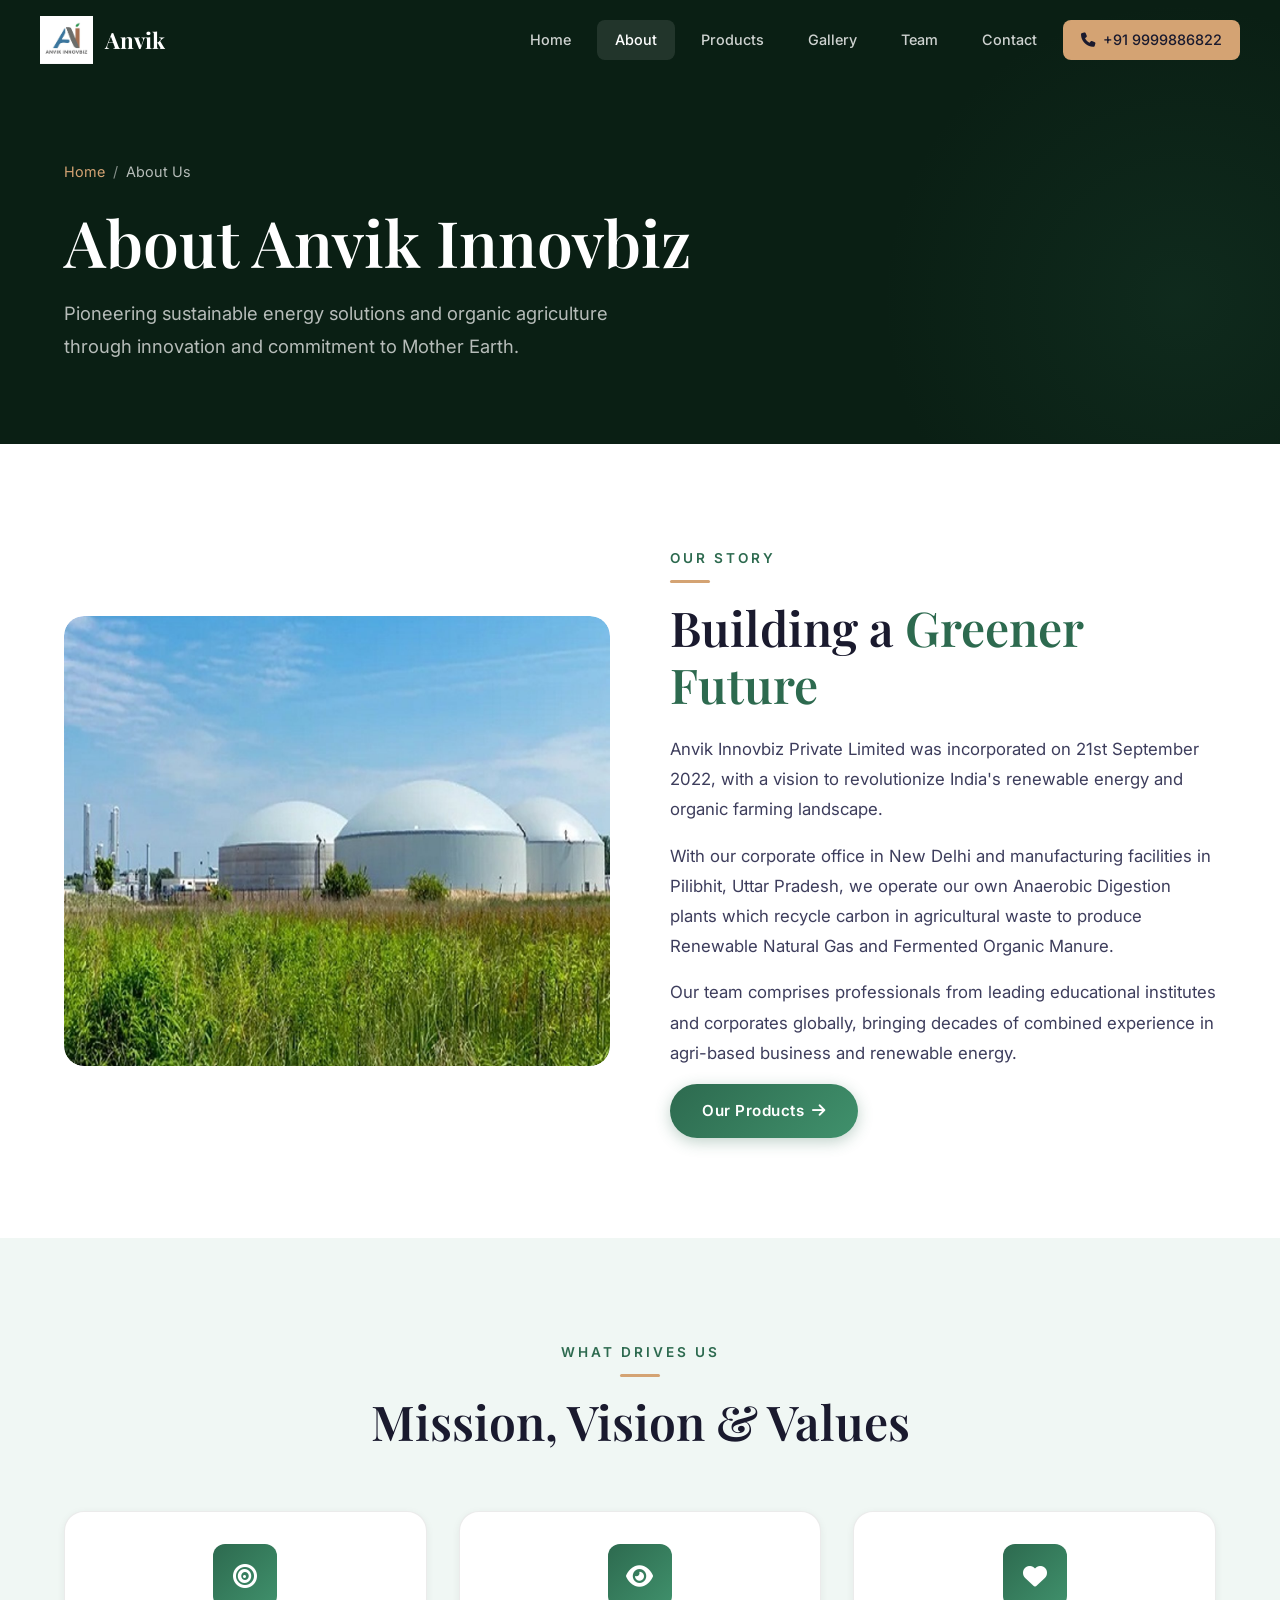
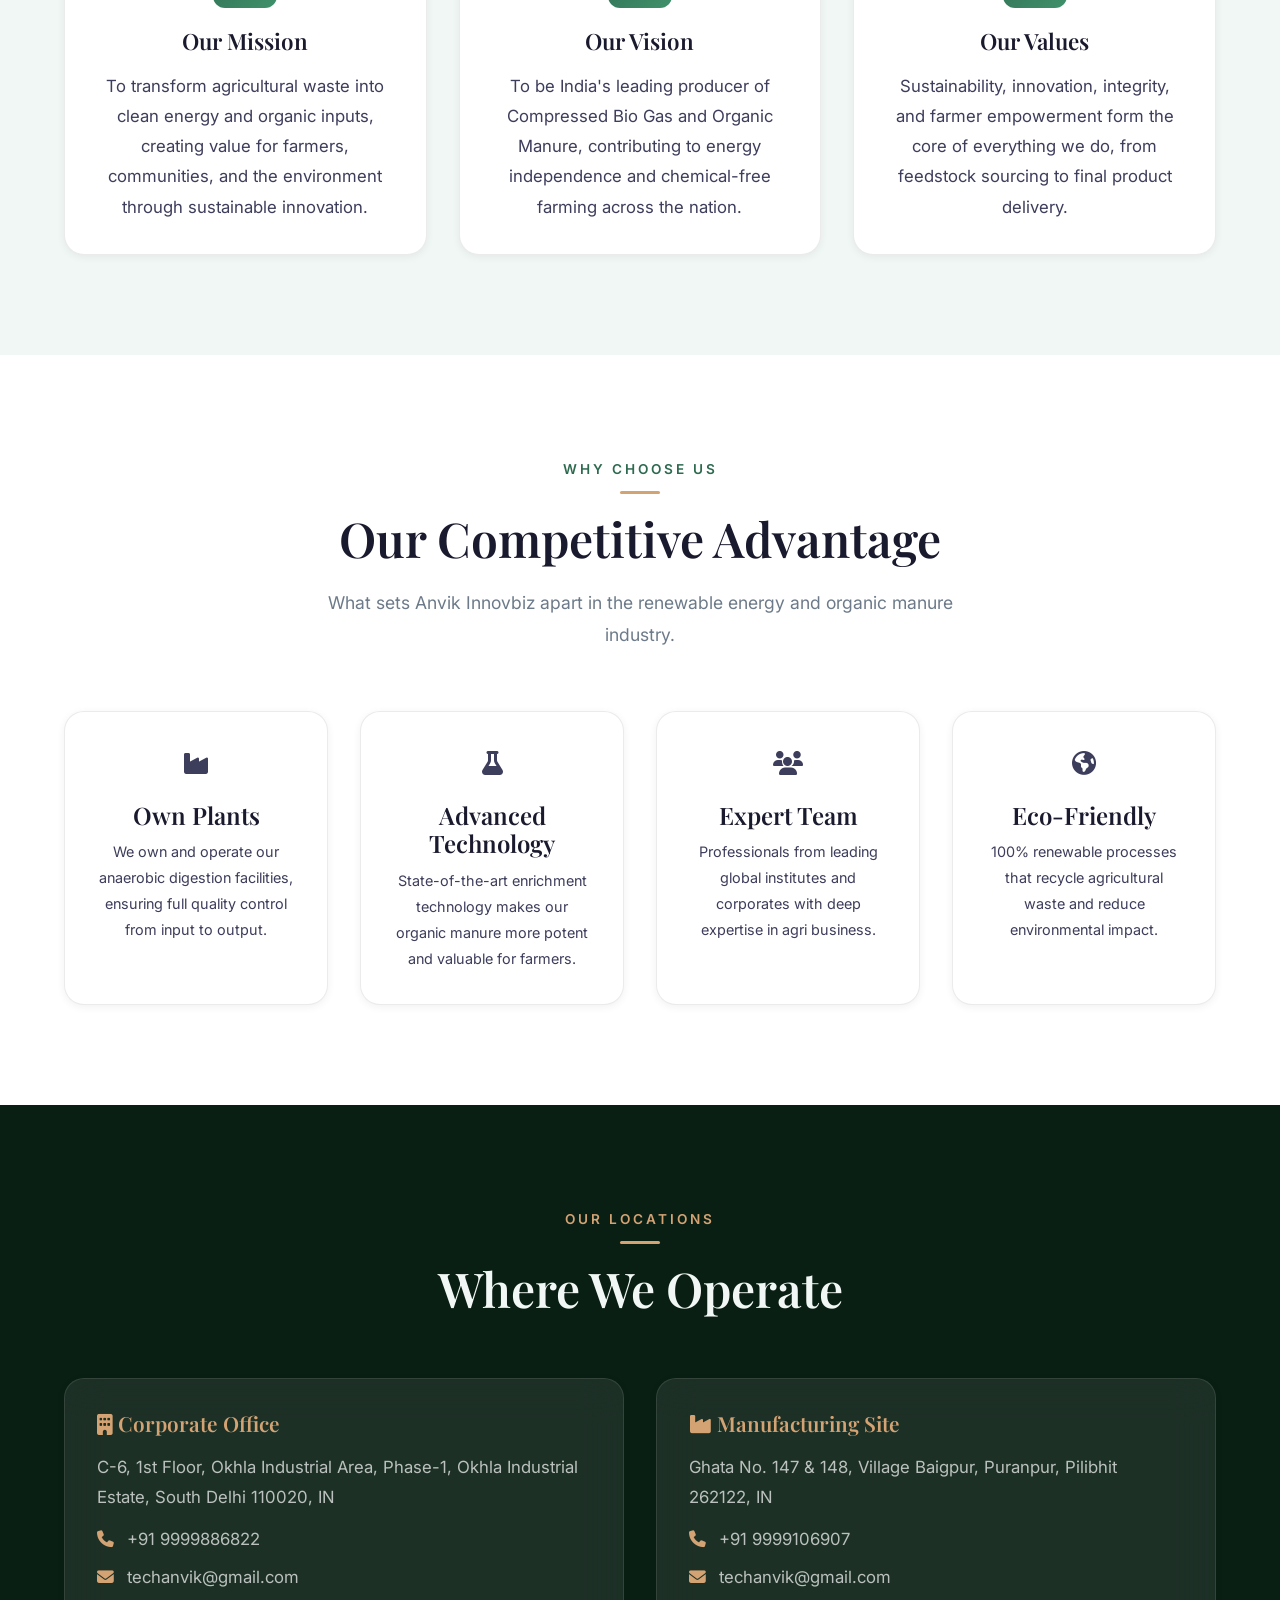
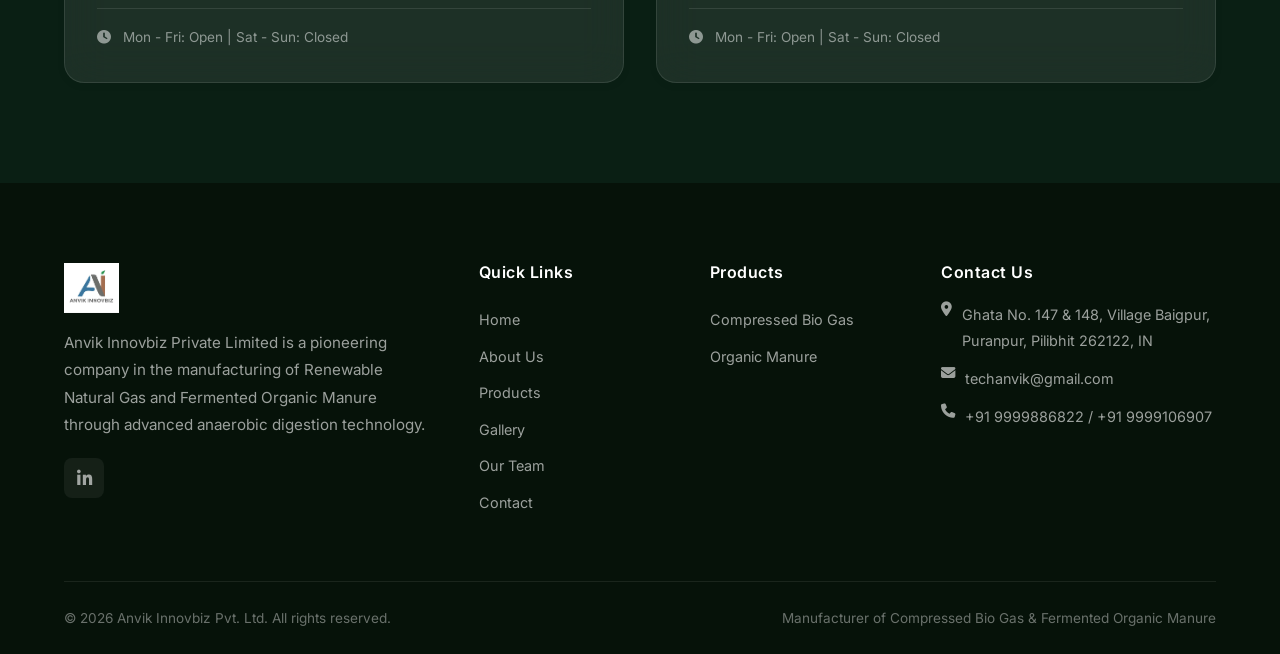
==== about.html @ 55ed419d "first commit" ====
<!DOCTYPE html>
<html lang="en">

<head>
    <meta charset="UTF-8">
    <meta name="viewport" content="width=device-width, initial-scale=1.0">
    <title>About Us - Anvik Innovbiz Pvt. Ltd.</title>
    <meta name="description"
        content="Learn about Anvik Innovbiz - a pioneering company in renewable energy and organic manure manufacturing through anaerobic digestion.">
    <link rel="stylesheet" href="styles.css">
    <link rel="stylesheet" href="https://cdnjs.cloudflare.com/ajax/libs/font-awesome/6.5.1/css/all.min.css">
</head>

<body>

    <!-- NAVBAR -->
    <nav class="navbar" id="navbar">
        <div class="nav-container">
            <a href="index.html" class="nav-logo">
                <img src="assets/images/logo.png" alt="Anvik Innovbiz Logo">
                <span>Anvik</span>
            </a>
            <div class="nav-links" id="nav-links">
                <a href="index.html">Home</a>
                <a href="about.html" class="active">About</a>
                <a href="products.html">Products</a>
                <a href="gallery.html">Gallery</a>
                <a href="team.html">Team</a>
                <a href="contact.html">Contact</a>
                <a href="tel:+919999886822" class="nav-cta"><i class="fas fa-phone"></i> +91 9999886822</a>
            </div>
            <button class="nav-toggle" id="nav-toggle" aria-label="Toggle navigation">
                <span></span><span></span><span></span>
            </button>
        </div>
    </nav>

    <!-- PAGE HERO -->
    <section class="page-hero">
        <div class="container">
            <div class="breadcrumb">
                <a href="index.html">Home</a>
                <span>/</span>
                <span style="color: rgba(255,255,255,0.7);">About Us</span>
            </div>
            <h1>About Anvik Innovbiz</h1>
            <p>Pioneering sustainable energy solutions and organic agriculture through innovation and commitment to
                Mother Earth.</p>
        </div>
    </section>

    <!-- OUR STORY -->
    <section class="section">
        <div class="container">
            <div class="about-grid">
                <div class="about-image reveal-left">
                    <img src="assets/images/biogas-plant.jpg" alt="Biogas Plant Facility">
                </div>
                <div class="about-text reveal-right">
                    <div class="section-label">Our Story</div>
                    <h2>Building a <span class="text-primary">Greener Future</span></h2>
                    <p>Anvik Innovbiz Private Limited was incorporated on 21st September 2022, with a vision to
                        revolutionize India's renewable energy and organic farming landscape.</p>
                    <p>With our corporate office in New Delhi and manufacturing facilities in Pilibhit, Uttar Pradesh,
                        we operate our own Anaerobic Digestion plants which recycle carbon in agricultural waste to
                        produce Renewable Natural Gas and Fermented Organic Manure.</p>
                    <p>Our team comprises professionals from leading educational institutes and corporates globally,
                        bringing decades of combined experience in agri-based business and renewable energy.</p>
                    <a href="products.html" class="btn btn-primary">Our Products <i class="fas fa-arrow-right"></i></a>
                </div>
            </div>
        </div>
    </section>

    <!-- MISSION / VISION / VALUES -->
    <section class="section section-alt">
        <div class="container">
            <div class="section-header reveal">
                <div class="section-label">What Drives Us</div>
                <h2>Mission, Vision & Values</h2>
            </div>
            <div class="grid-3">
                <div class="card reveal">
                    <div class="card-body" style="text-align: center;">
                        <div class="icon-box" style="margin: 0 auto 20px;">
                            <i class="fas fa-bullseye"></i>
                        </div>
                        <h3 style="font-size: 1.4rem; margin-bottom: 16px;">Our Mission</h3>
                        <p>To transform agricultural waste into clean energy and organic inputs, creating value for
                            farmers, communities, and the environment through sustainable innovation.</p>
                    </div>
                </div>
                <div class="card reveal">
                    <div class="card-body" style="text-align: center;">
                        <div class="icon-box" style="margin: 0 auto 20px;">
                            <i class="fas fa-eye"></i>
                        </div>
                        <h3 style="font-size: 1.4rem; margin-bottom: 16px;">Our Vision</h3>
                        <p>To be India's leading producer of Compressed Bio Gas and Organic Manure, contributing to
                            energy independence and chemical-free farming across the nation.</p>
                    </div>
                </div>
                <div class="card reveal">
                    <div class="card-body" style="text-align: center;">
                        <div class="icon-box" style="margin: 0 auto 20px;">
                            <i class="fas fa-heart"></i>
                        </div>
                        <h3 style="font-size: 1.4rem; margin-bottom: 16px;">Our Values</h3>
                        <p>Sustainability, innovation, integrity, and farmer empowerment form the core of everything we
                            do, from feedstock sourcing to final product delivery.</p>
                    </div>
                </div>
            </div>
        </div>
    </section>

    <!-- WHY CHOOSE US -->
    <section class="section">
        <div class="container">
            <div class="section-header reveal">
                <div class="section-label">Why Choose Us</div>
                <h2>Our Competitive Advantage</h2>
                <p>What sets Anvik Innovbiz apart in the renewable energy and organic manure industry.</p>
            </div>
            <div class="grid-4">
                <div class="card reveal">
                    <div class="card-body" style="text-align: center;">
                        <div class="product-icon" style="margin: 0 auto 16px; font-size: 1.5rem;"><i
                                class="fas fa-industry"></i></div>
                        <h4 style="margin-bottom: 10px;">Own Plants</h4>
                        <p style="font-size: 0.9rem;">We own and operate our anaerobic digestion facilities, ensuring
                            full quality control from input to output.</p>
                    </div>
                </div>
                <div class="card reveal">
                    <div class="card-body" style="text-align: center;">
                        <div class="product-icon" style="margin: 0 auto 16px; font-size: 1.5rem;"><i
                                class="fas fa-flask"></i></div>
                        <h4 style="margin-bottom: 10px;">Advanced Technology</h4>
                        <p style="font-size: 0.9rem;">State-of-the-art enrichment technology makes our organic manure
                            more potent and valuable for farmers.</p>
                    </div>
                </div>
                <div class="card reveal">
                    <div class="card-body" style="text-align: center;">
                        <div class="product-icon" style="margin: 0 auto 16px; font-size: 1.5rem;"><i
                                class="fas fa-users"></i></div>
                        <h4 style="margin-bottom: 10px;">Expert Team</h4>
                        <p style="font-size: 0.9rem;">Professionals from leading global institutes and corporates with
                            deep expertise in agri business.</p>
                    </div>
                </div>
                <div class="card reveal">
                    <div class="card-body" style="text-align: center;">
                        <div class="product-icon" style="margin: 0 auto 16px; font-size: 1.5rem;"><i
                                class="fas fa-globe-americas"></i></div>
                        <h4 style="margin-bottom: 10px;">Eco-Friendly</h4>
                        <p style="font-size: 0.9rem;">100% renewable processes that recycle agricultural waste and
                            reduce environmental impact.</p>
                    </div>
                </div>
            </div>
        </div>
    </section>

    <!-- LOCATIONS -->
    <section class="section section-dark">
        <div class="container">
            <div class="section-header reveal">
                <div class="section-label" style="color: var(--accent);">Our Locations</div>
                <h2>Where We Operate</h2>
            </div>
            <div class="grid-2">
                <div class="card card-glass reveal">
                    <div class="card-body">
                        <h3 style="color: var(--accent); font-size: 1.3rem; margin-bottom: 16px;"><i
                                class="fas fa-building"></i> Corporate Office</h3>
                        <p style="color: rgba(255,255,255,0.7); margin-bottom: 12px;">C-6, 1st Floor, Okhla Industrial
                            Area, Phase-1, Okhla Industrial Estate, South Delhi 110020, IN</p>
                        <p style="color: rgba(255,255,255,0.7); margin-bottom: 8px;"><i class="fas fa-phone"
                                style="color: var(--accent); margin-right: 8px;"></i> +91 9999886822</p>
                        <p style="color: rgba(255,255,255,0.7);"><i class="fas fa-envelope"
                                style="color: var(--accent); margin-right: 8px;"></i> techanvik@gmail.com</p>
                        <div style="margin-top: 16px; padding-top: 16px; border-top: 1px solid rgba(255,255,255,0.1);">
                            <p style="color: rgba(255,255,255,0.5); font-size: 0.85rem;"><i class="fas fa-clock"
                                    style="margin-right: 8px;"></i> Mon - Fri: Open | Sat - Sun: Closed</p>
                        </div>
                    </div>
                </div>
                <div class="card card-glass reveal">
                    <div class="card-body">
                        <h3 style="color: var(--accent); font-size: 1.3rem; margin-bottom: 16px;"><i
                                class="fas fa-industry"></i> Manufacturing Site</h3>
                        <p style="color: rgba(255,255,255,0.7); margin-bottom: 12px;">Ghata No. 147 & 148, Village
                            Baigpur, Puranpur, Pilibhit 262122, IN</p>
                        <p style="color: rgba(255,255,255,0.7); margin-bottom: 8px;"><i class="fas fa-phone"
                                style="color: var(--accent); margin-right: 8px;"></i> +91 9999106907</p>
                        <p style="color: rgba(255,255,255,0.7);"><i class="fas fa-envelope"
                                style="color: var(--accent); margin-right: 8px;"></i> techanvik@gmail.com</p>
                        <div style="margin-top: 16px; padding-top: 16px; border-top: 1px solid rgba(255,255,255,0.1);">
                            <p style="color: rgba(255,255,255,0.5); font-size: 0.85rem;"><i class="fas fa-clock"
                                    style="margin-right: 8px;"></i> Mon - Fri: Open | Sat - Sun: Closed</p>
                        </div>
                    </div>
                </div>
            </div>
        </div>
    </section>

    <!-- FOOTER -->
    <footer class="footer">
        <div class="container">
            <div class="footer-grid">
                <div class="footer-brand">
                    <img src="assets/images/logo.png" alt="Anvik Innovbiz Logo">
                    <p>Anvik Innovbiz Private Limited is a pioneering company in the manufacturing of Renewable Natural
                        Gas and Fermented Organic Manure through advanced anaerobic digestion technology.</p>
                    <div class="footer-social" style="margin-top: 20px;">
                        <a href="https://www.linkedin.com/company/anvik-innovbiz-private-limited/" target="_blank"
                            aria-label="LinkedIn"><i class="fab fa-linkedin-in"></i></a>
                    </div>
                </div>
                <div>
                    <h4>Quick Links</h4>
                    <div class="footer-links">
                        <a href="index.html">Home</a>
                        <a href="about.html">About Us</a>
                        <a href="products.html">Products</a>
                        <a href="gallery.html">Gallery</a>
                        <a href="team.html">Our Team</a>
                        <a href="contact.html">Contact</a>
                    </div>
                </div>
                <div>
                    <h4>Products</h4>
                    <div class="footer-links">
                        <a href="products.html">Compressed Bio Gas</a>
                        <a href="products.html">Organic Manure</a>
                    </div>
                </div>
                <div>
                    <h4>Contact Us</h4>
                    <div class="footer-contact">
                        <p><i class="fas fa-map-marker-alt"></i> Ghata No. 147 & 148, Village Baigpur, Puranpur,
                            Pilibhit 262122, IN</p>
                        <p><i class="fas fa-envelope"></i> techanvik@gmail.com</p>
                        <p><i class="fas fa-phone"></i> +91 9999886822 / +91 9999106907</p>
                    </div>
                </div>
            </div>
            <div class="footer-bottom">
                <p>&copy; 2026 Anvik Innovbiz Pvt. Ltd. All rights reserved.</p>
                <p>Manufacturer of Compressed Bio Gas & Fermented Organic Manure</p>
            </div>
        </div>
    </footer>

    <script src="main.js"></script>
</body>

</html>
---- styles.css ----
/* ============================================
   ANVIK INNOVBIZ - Design System
   ============================================ */

/* ---------- Google Fonts ---------- */
@import url('https://fonts.googleapis.com/css2?family=Inter:wght@300;400;500;600;700&family=Playfair+Display:wght@400;500;600;700&display=swap');

/* ---------- CSS Custom Properties ---------- */
:root {
  /* Colors */
  --primary: #2d6a4f;
  --primary-light: #40916c;
  --primary-dark: #1b4332;
  --primary-darker: #0f2b1f;
  --secondary: #52b788;
  --accent: #d4a373;
  --accent-light: #e8c9a0;
  --gold: #fcd583;

  --bg-dark: #0a1f14;
  --bg-darker: #061209;
  --bg-light: #f0f7f4;
  --bg-white: #ffffff;
  --bg-card: rgba(255, 255, 255, 0.06);
  --bg-glass: rgba(255, 255, 255, 0.08);

  --text-dark: #1a1a2e;
  --text-body: #3d3d5c;
  --text-muted: #6c7a89;
  --text-light: #f0f7f4;
  --text-white: #ffffff;

  --border-light: rgba(255, 255, 255, 0.1);
  --border-dark: rgba(0, 0, 0, 0.08);

  --shadow-sm: 0 2px 8px rgba(0, 0, 0, 0.06);
  --shadow-md: 0 4px 20px rgba(0, 0, 0, 0.1);
  --shadow-lg: 0 8px 40px rgba(0, 0, 0, 0.15);
  --shadow-glow: 0 0 30px rgba(45, 106, 79, 0.15);

  /* Typography */
  --font-heading: 'Playfair Display', Georgia, serif;
  --font-body: 'Inter', -apple-system, BlinkMacSystemFont, sans-serif;

  /* Spacing */
  --section-padding: 100px 0;
  --container-max: 1200px;
  --nav-height: 80px;

  /* Transitions */
  --transition-fast: 0.2s ease;
  --transition-base: 0.3s ease;
  --transition-slow: 0.5s cubic-bezier(0.4, 0, 0.2, 1);

  /* Border radius */
  --radius-sm: 8px;
  --radius-md: 12px;
  --radius-lg: 20px;
  --radius-xl: 28px;
  --radius-full: 50%;
}

/* ---------- Reset & Base ---------- */
*,
*::before,
*::after {
  margin: 0;
  padding: 0;
  box-sizing: border-box;
}

html {
  scroll-behavior: smooth;
  font-size: 16px;
}

body {
  font-family: var(--font-body);
  color: var(--text-body);
  background: var(--bg-white);
  line-height: 1.7;
  -webkit-font-smoothing: antialiased;
  -moz-osx-font-smoothing: grayscale;
  overflow-x: hidden;
}

img {
  max-width: 100%;
  height: auto;
  display: block;
}

a {
  text-decoration: none;
  color: inherit;
  transition: var(--transition-fast);
}

ul,
ol {
  list-style: none;
}

/* ---------- Typography ---------- */
h1,
h2,
h3,
h4,
h5,
h6 {
  font-family: var(--font-heading);
  color: var(--text-dark);
  line-height: 1.2;
  font-weight: 600;
}

h1 {
  font-size: clamp(2.5rem, 5vw, 4rem);
}

h2 {
  font-size: clamp(2rem, 4vw, 3rem);
}

h3 {
  font-size: clamp(1.5rem, 3vw, 2rem);
}

h4 {
  font-size: clamp(1.2rem, 2vw, 1.5rem);
}

p {
  font-size: 1.05rem;
  line-height: 1.8;
  color: var(--text-body);
}

.text-accent {
  color: var(--accent);
}

.text-primary {
  color: var(--primary);
}

/* ---------- Layout ---------- */
.container {
  width: 100%;
  max-width: var(--container-max);
  margin: 0 auto;
  padding: 0 24px;
}

.section {
  padding: var(--section-padding);
  position: relative;
}

.section-dark {
  background: var(--bg-dark);
  color: var(--text-light);
}

.section-dark h1,
.section-dark h2,
.section-dark h3,
.section-dark h4,
.section-dark p {
  color: var(--text-light);
}

.section-alt {
  background: var(--bg-light);
}

/* ---------- Section Headers ---------- */
.section-header {
  text-align: center;
  margin-bottom: 60px;
}

.section-label {
  display: inline-block;
  font-size: 0.85rem;
  font-weight: 600;
  letter-spacing: 3px;
  text-transform: uppercase;
  color: var(--primary);
  margin-bottom: 16px;
  position: relative;
}

.section-label::after {
  content: '';
  display: block;
  width: 40px;
  height: 3px;
  background: var(--accent);
  margin: 10px auto 0;
  border-radius: 2px;
}

.section-header h2 {
  margin-bottom: 20px;
}

.section-header p {
  max-width: 650px;
  margin: 0 auto;
  color: var(--text-muted);
  font-size: 1.1rem;
}

/* ---------- Buttons ---------- */
.btn {
  display: inline-flex;
  align-items: center;
  gap: 8px;
  padding: 14px 32px;
  font-family: var(--font-body);
  font-size: 0.95rem;
  font-weight: 600;
  border: none;
  border-radius: var(--radius-xl);
  cursor: pointer;
  transition: var(--transition-base);
  letter-spacing: 0.5px;
}

.btn-primary {
  background: linear-gradient(135deg, var(--primary), var(--primary-light));
  color: var(--text-white);
  box-shadow: 0 4px 15px rgba(45, 106, 79, 0.3);
}

.btn-primary:hover {
  transform: translateY(-2px);
  box-shadow: 0 6px 25px rgba(45, 106, 79, 0.4);
}

.btn-outline {
  background: transparent;
  color: var(--text-white);
  border: 2px solid rgba(255, 255, 255, 0.4);
}

.btn-outline:hover {
  background: rgba(255, 255, 255, 0.1);
  border-color: var(--text-white);
}

.btn-accent {
  background: linear-gradient(135deg, var(--accent), var(--accent-light));
  color: var(--text-dark);
}

.btn-accent:hover {
  transform: translateY(-2px);
  box-shadow: 0 6px 25px rgba(212, 163, 115, 0.4);
}

/* ---------- Navigation ---------- */
.navbar {
  position: fixed;
  top: 0;
  left: 0;
  right: 0;
  z-index: 1000;
  padding: 0 24px;
  height: var(--nav-height);
  display: flex;
  align-items: center;
  transition: var(--transition-base);
  background: transparent;
}

.navbar.scrolled {
  background: rgba(10, 31, 20, 0.95);
  backdrop-filter: blur(20px);
  -webkit-backdrop-filter: blur(20px);
  box-shadow: 0 2px 20px rgba(0, 0, 0, 0.3);
}

.nav-container {
  width: 100%;
  max-width: var(--container-max);
  margin: 0 auto;
  display: flex;
  align-items: center;
  justify-content: space-between;
}

.nav-logo {
  display: flex;
  align-items: center;
  gap: 12px;
}

.nav-logo img {
  height: 48px;
  width: auto;
}

.nav-logo span {
  font-family: var(--font-heading);
  font-size: 1.4rem;
  font-weight: 700;
  color: var(--text-white);
}

.nav-links {
  display: flex;
  align-items: center;
  gap: 8px;
}

.nav-links a {
  padding: 8px 18px;
  font-size: 0.9rem;
  font-weight: 500;
  color: rgba(255, 255, 255, 0.8);
  border-radius: var(--radius-sm);
  transition: var(--transition-fast);
}

.nav-links a:hover,
.nav-links a.active {
  color: var(--text-white);
  background: rgba(255, 255, 255, 0.1);
}

.nav-cta {
  display: flex;
  align-items: center;
  gap: 8px;
  padding: 10px 24px;
  background: var(--accent);
  color: var(--text-dark) !important;
  border-radius: var(--radius-xl);
  font-weight: 600;
  font-size: 0.85rem;
}

.nav-cta:hover {
  background: var(--accent-light) !important;
  transform: translateY(-1px);
}

.nav-toggle {
  display: none;
  flex-direction: column;
  gap: 5px;
  background: none;
  border: none;
  cursor: pointer;
  padding: 8px;
}

.nav-toggle span {
  display: block;
  width: 24px;
  height: 2px;
  background: var(--text-white);
  border-radius: 2px;
  transition: var(--transition-base);
}

/* ---------- Hero Section ---------- */
.hero {
  position: relative;
  min-height: 100vh;
  display: flex;
  align-items: center;
  overflow: hidden;
}

.hero-bg {
  position: absolute;
  inset: 0;
  z-index: 0;
}

.hero-bg img {
  width: 100%;
  height: 100%;
  object-fit: cover;
}

.hero-overlay {
  position: absolute;
  inset: 0;
  background: linear-gradient(135deg,
      rgba(6, 18, 9, 0.85) 0%,
      rgba(10, 31, 20, 0.75) 50%,
      rgba(27, 67, 50, 0.65) 100%);
}

.hero-content {
  position: relative;
  z-index: 1;
  max-width: 700px;
}

.hero-badge {
  display: inline-flex;
  align-items: center;
  gap: 8px;
  padding: 8px 20px;
  background: rgba(255, 255, 255, 0.1);
  border: 1px solid rgba(255, 255, 255, 0.15);
  border-radius: var(--radius-xl);
  font-size: 0.85rem;
  color: var(--accent);
  margin-bottom: 24px;
  backdrop-filter: blur(10px);
}

.hero h1 {
  color: var(--text-white);
  margin-bottom: 20px;
  font-weight: 700;
}

.hero h1 .highlight {
  background: linear-gradient(135deg, var(--secondary), var(--accent));
  -webkit-background-clip: text;
  -webkit-text-fill-color: transparent;
  background-clip: text;
}

.hero p {
  color: rgba(255, 255, 255, 0.8);
  font-size: 1.2rem;
  margin-bottom: 36px;
  line-height: 1.8;
}

.hero-buttons {
  display: flex;
  gap: 16px;
  flex-wrap: wrap;
}

.hero-stats {
  position: relative;
  z-index: 1;
  display: flex;
  gap: 48px;
  margin-top: 80px;
  padding-top: 40px;
  border-top: 1px solid rgba(255, 255, 255, 0.15);
}

.hero-stat {
  text-align: center;
}

.hero-stat .stat-number {
  font-family: var(--font-heading);
  font-size: 2.5rem;
  font-weight: 700;
  color: var(--accent);
  line-height: 1;
}

.hero-stat .stat-label {
  font-size: 0.85rem;
  color: rgba(255, 255, 255, 0.6);
  margin-top: 8px;
}

/* ---------- Page Hero (Inner Pages) ---------- */
.page-hero {
  position: relative;
  padding: 160px 0 80px;
  background: var(--bg-dark);
  overflow: hidden;
}

.page-hero::before {
  content: '';
  position: absolute;
  top: 0;
  right: -200px;
  width: 600px;
  height: 600px;
  background: radial-gradient(circle, rgba(45, 106, 79, 0.15), transparent 70%);
  border-radius: 50%;
}

.page-hero h1 {
  color: var(--text-white);
  margin-bottom: 16px;
}

.page-hero p {
  color: rgba(255, 255, 255, 0.7);
  font-size: 1.15rem;
  max-width: 600px;
}

.breadcrumb {
  display: flex;
  align-items: center;
  gap: 8px;
  margin-bottom: 20px;
  font-size: 0.9rem;
}

.breadcrumb a {
  color: var(--accent);
}

.breadcrumb span {
  color: rgba(255, 255, 255, 0.5);
}

/* ---------- Cards ---------- */
.card {
  background: var(--bg-white);
  border-radius: var(--radius-lg);
  overflow: hidden;
  box-shadow: var(--shadow-sm);
  transition: var(--transition-base);
  border: 1px solid var(--border-dark);
}

.card:hover {
  transform: translateY(-4px);
  box-shadow: var(--shadow-lg);
}

.card-glass {
  background: var(--bg-glass);
  border: 1px solid var(--border-light);
  backdrop-filter: blur(20px);
  -webkit-backdrop-filter: blur(20px);
}

.card-glass:hover {
  background: rgba(255, 255, 255, 0.12);
  border-color: rgba(255, 255, 255, 0.2);
}

.card-body {
  padding: 32px;
}

.card-img {
  width: 100%;
  height: 240px;
  object-fit: cover;
}

/* ---------- Grid Layouts ---------- */
.grid-2 {
  display: grid;
  grid-template-columns: repeat(2, 1fr);
  gap: 32px;
}

.grid-3 {
  display: grid;
  grid-template-columns: repeat(3, 1fr);
  gap: 32px;
}

.grid-4 {
  display: grid;
  grid-template-columns: repeat(4, 1fr);
  gap: 32px;
}

/* ---------- Feature/Icon Boxes ---------- */
.icon-box {
  width: 64px;
  height: 64px;
  display: flex;
  align-items: center;
  justify-content: center;
  background: linear-gradient(135deg, var(--primary), var(--primary-light));
  border-radius: var(--radius-md);
  font-size: 1.5rem;
  margin-bottom: 20px;
  color: var(--text-white);
}

.icon-box-outline {
  background: transparent;
  border: 2px solid var(--primary);
  color: var(--primary);
}

/* ---------- Stats Section ---------- */
.stats-row {
  display: grid;
  grid-template-columns: repeat(4, 1fr);
  gap: 32px;
}

.stat-item {
  text-align: center;
  padding: 40px 20px;
}

.stat-item .stat-number {
  font-family: var(--font-heading);
  font-size: 3rem;
  font-weight: 700;
  color: var(--accent);
  line-height: 1;
  margin-bottom: 8px;
}

.stat-item .stat-label {
  font-size: 0.95rem;
  color: rgba(255, 255, 255, 0.6);
}

/* ---------- Team Cards ---------- */
.team-card {
  text-align: center;
  padding: 40px 24px;
  border-radius: var(--radius-lg);
  background: var(--bg-white);
  border: 1px solid var(--border-dark);
  transition: var(--transition-base);
}

.team-card:hover {
  transform: translateY(-6px);
  box-shadow: var(--shadow-lg);
}

.team-card img {
  width: 160px;
  height: 160px;
  border-radius: var(--radius-full);
  object-fit: cover;
  margin: 0 auto 24px;
  border: 4px solid var(--bg-light);
  transition: var(--transition-base);
}

.team-card:hover img {
  border-color: var(--primary);
}

.team-card h4 {
  margin-bottom: 4px;
}

.team-card .role {
  color: var(--primary);
  font-size: 0.9rem;
  font-weight: 500;
  margin-bottom: 12px;
}

.team-card p {
  font-size: 0.9rem;
  color: var(--text-muted);
}

/* ---------- Gallery ---------- */
.gallery-grid {
  display: grid;
  grid-template-columns: repeat(auto-fill, minmax(300px, 1fr));
  gap: 16px;
}

.gallery-item {
  position: relative;
  border-radius: var(--radius-md);
  overflow: hidden;
  cursor: pointer;
  aspect-ratio: 4/3;
}

.gallery-item img {
  width: 100%;
  height: 100%;
  object-fit: cover;
  transition: var(--transition-slow);
}

.gallery-item:hover img {
  transform: scale(1.08);
}

.gallery-item::after {
  content: '🔍';
  position: absolute;
  inset: 0;
  display: flex;
  align-items: center;
  justify-content: center;
  background: rgba(10, 31, 20, 0.5);
  font-size: 2rem;
  opacity: 0;
  transition: var(--transition-base);
}

.gallery-item:hover::after {
  opacity: 1;
}

/* ---------- Lightbox ---------- */
.lightbox {
  display: none;
  position: fixed;
  inset: 0;
  z-index: 9999;
  background: rgba(0, 0, 0, 0.92);
  align-items: center;
  justify-content: center;
  padding: 40px;
  cursor: pointer;
}

.lightbox.active {
  display: flex;
}

.lightbox img {
  max-width: 90%;
  max-height: 90vh;
  object-fit: contain;
  border-radius: var(--radius-md);
  cursor: default;
}

.lightbox-close {
  position: absolute;
  top: 20px;
  right: 30px;
  font-size: 2.5rem;
  color: var(--text-white);
  cursor: pointer;
  background: none;
  border: none;
  transition: var(--transition-fast);
  z-index: 10000;
}

.lightbox-close:hover {
  color: var(--accent);
  transform: rotate(90deg);
}

/* ---------- Contact Form ---------- */
.contact-form {
  display: flex;
  flex-direction: column;
  gap: 20px;
}

.form-group {
  display: flex;
  flex-direction: column;
  gap: 6px;
}

.form-group label {
  font-size: 0.9rem;
  font-weight: 500;
  color: var(--text-dark);
}

.form-group input,
.form-group textarea,
.form-group select {
  padding: 14px 18px;
  font-family: var(--font-body);
  font-size: 1rem;
  border: 1.5px solid var(--border-dark);
  border-radius: var(--radius-sm);
  background: var(--bg-white);
  transition: var(--transition-fast);
  color: var(--text-dark);
}

.form-group input:focus,
.form-group textarea:focus,
.form-group select:focus {
  outline: none;
  border-color: var(--primary);
  box-shadow: 0 0 0 3px rgba(45, 106, 79, 0.1);
}

.form-group textarea {
  resize: vertical;
  min-height: 140px;
}

.form-row {
  display: grid;
  grid-template-columns: 1fr 1fr;
  gap: 20px;
}

/* ---------- Contact Info Cards ---------- */
.contact-info-card {
  display: flex;
  gap: 16px;
  align-items: flex-start;
  padding: 24px;
  background: var(--bg-glass);
  border: 1px solid var(--border-light);
  border-radius: var(--radius-md);
  backdrop-filter: blur(20px);
}

.contact-info-card .icon {
  width: 48px;
  height: 48px;
  display: flex;
  align-items: center;
  justify-content: center;
  background: rgba(45, 106, 79, 0.2);
  border-radius: var(--radius-sm);
  font-size: 1.2rem;
  flex-shrink: 0;
}

.contact-info-card h4 {
  font-size: 1rem;
  color: var(--text-white);
  margin-bottom: 4px;
  font-family: var(--font-body);
  font-weight: 600;
}

.contact-info-card p {
  font-size: 0.9rem;
  color: rgba(255, 255, 255, 0.7);
  line-height: 1.6;
}

/* ---------- Footer ---------- */
.footer {
  background: var(--bg-darker);
  color: var(--text-light);
  padding: 80px 0 0;
}

.footer-grid {
  display: grid;
  grid-template-columns: 2fr 1fr 1fr 1.5fr;
  gap: 48px;
  margin-bottom: 60px;
}

.footer-brand p {
  color: rgba(255, 255, 255, 0.6);
  font-size: 0.95rem;
  margin-top: 16px;
  line-height: 1.8;
}

.footer-brand img {
  height: 50px;
}

.footer h4 {
  color: var(--text-white);
  font-family: var(--font-body);
  font-weight: 600;
  font-size: 1rem;
  margin-bottom: 20px;
  letter-spacing: 0.5px;
}

.footer-links a {
  display: block;
  padding: 6px 0;
  color: rgba(255, 255, 255, 0.6);
  font-size: 0.9rem;
  transition: var(--transition-fast);
}

.footer-links a:hover {
  color: var(--accent);
  padding-left: 6px;
}

.footer-contact p {
  display: flex;
  align-items: flex-start;
  gap: 10px;
  color: rgba(255, 255, 255, 0.6);
  font-size: 0.9rem;
  margin-bottom: 12px;
}

.footer-bottom {
  border-top: 1px solid rgba(255, 255, 255, 0.08);
  padding: 24px 0;
  display: flex;
  align-items: center;
  justify-content: space-between;
}

.footer-bottom p {
  color: rgba(255, 255, 255, 0.4);
  font-size: 0.85rem;
}

.footer-social {
  display: flex;
  gap: 12px;
}

.footer-social a {
  width: 40px;
  height: 40px;
  display: flex;
  align-items: center;
  justify-content: center;
  border-radius: var(--radius-sm);
  background: rgba(255, 255, 255, 0.06);
  color: rgba(255, 255, 255, 0.6);
  font-size: 1.1rem;
  transition: var(--transition-fast);
}

.footer-social a:hover {
  background: var(--primary);
  color: var(--text-white);
}

/* ---------- Newsletter ---------- */
.newsletter-form {
  display: flex;
  gap: 8px;
  margin-top: 16px;
}

.newsletter-form input {
  flex: 1;
  padding: 12px 16px;
  border: 1px solid rgba(255, 255, 255, 0.15);
  border-radius: var(--radius-sm);
  background: rgba(255, 255, 255, 0.06);
  color: var(--text-white);
  font-family: var(--font-body);
  font-size: 0.9rem;
}

.newsletter-form input::placeholder {
  color: rgba(255, 255, 255, 0.4);
}

.newsletter-form input:focus {
  outline: none;
  border-color: var(--primary);
}

.newsletter-form button {
  padding: 12px 20px;
  background: var(--primary);
  color: var(--text-white);
  border: none;
  border-radius: var(--radius-sm);
  font-family: var(--font-body);
  font-weight: 600;
  cursor: pointer;
  transition: var(--transition-fast);
  white-space: nowrap;
}

.newsletter-form button:hover {
  background: var(--primary-light);
}

/* ---------- Process Flow ---------- */
.process-steps {
  display: grid;
  grid-template-columns: repeat(4, 1fr);
  gap: 24px;
  position: relative;
}

.process-step {
  text-align: center;
  padding: 32px 20px;
  position: relative;
}

.process-step .step-number {
  width: 56px;
  height: 56px;
  display: flex;
  align-items: center;
  justify-content: center;
  background: linear-gradient(135deg, var(--primary), var(--primary-light));
  color: var(--text-white);
  font-family: var(--font-heading);
  font-size: 1.3rem;
  font-weight: 700;
  border-radius: var(--radius-full);
  margin: 0 auto 20px;
}

.process-step h4 {
  margin-bottom: 10px;
  font-size: 1.1rem;
}

.process-step p {
  font-size: 0.9rem;
  color: var(--text-muted);
}

/* ---------- Scroll Animations ---------- */
.reveal {
  opacity: 0;
  transform: translateY(30px);
  transition: opacity 0.8s ease, transform 0.8s ease;
}

.reveal.revealed {
  opacity: 1;
  transform: translateY(0);
}

.reveal-left {
  opacity: 0;
  transform: translateX(-40px);
  transition: opacity 0.8s ease, transform 0.8s ease;
}

.reveal-left.revealed {
  opacity: 1;
  transform: translateX(0);
}

.reveal-right {
  opacity: 0;
  transform: translateX(40px);
  transition: opacity 0.8s ease, transform 0.8s ease;
}

.reveal-right.revealed {
  opacity: 1;
  transform: translateX(0);
}

/* ---------- Decorative Elements ---------- */
.decoration-blob {
  position: absolute;
  border-radius: 50%;
  filter: blur(80px);
  opacity: 0.1;
  pointer-events: none;
}

/* ---------- About Two Col ---------- */
.about-grid {
  display: grid;
  grid-template-columns: 1fr 1fr;
  gap: 60px;
  align-items: center;
}

.about-image {
  position: relative;
  border-radius: var(--radius-lg);
  overflow: hidden;
}

.about-image img {
  width: 100%;
  height: 450px;
  object-fit: cover;
  border-radius: var(--radius-lg);
}

.about-image::after {
  content: '';
  position: absolute;
  bottom: -10px;
  right: -10px;
  width: 60%;
  height: 60%;
  border: 3px solid var(--accent);
  border-radius: var(--radius-lg);
  z-index: -1;
}

.about-text .section-label {
  text-align: left;
}

.about-text .section-label::after {
  margin: 10px 0 0;
}

.about-text h2 {
  margin-bottom: 20px;
}

.about-text p {
  margin-bottom: 16px;
}

.about-text ul {
  margin: 20px 0 32px;
}

.about-text ul li {
  display: flex;
  align-items: center;
  gap: 12px;
  padding: 8px 0;
  font-weight: 500;
  color: var(--text-body);
}

.about-text ul li::before {
  content: '✓';
  display: inline-flex;
  align-items: center;
  justify-content: center;
  width: 24px;
  height: 24px;
  background: rgba(45, 106, 79, 0.1);
  color: var(--primary);
  border-radius: var(--radius-full);
  font-size: 0.8rem;
  font-weight: 700;
  flex-shrink: 0;
}

/* ---------- Product Cards ---------- */
.product-card {
  border-radius: var(--radius-lg);
  overflow: hidden;
  background: var(--bg-white);
  border: 1px solid var(--border-dark);
  transition: var(--transition-base);
}

.product-card:hover {
  transform: translateY(-6px);
  box-shadow: var(--shadow-lg);
}

.product-card .card-body {
  padding: 36px;
}

.product-card .product-icon {
  width: 72px;
  height: 72px;
  display: flex;
  align-items: center;
  justify-content: center;
  background: linear-gradient(135deg, rgba(45, 106, 79, 0.1), rgba(64, 145, 108, 0.05));
  border-radius: var(--radius-md);
  font-size: 2rem;
  margin-bottom: 24px;
}

.product-card h3 {
  margin-bottom: 12px;
}

.product-card p {
  margin-bottom: 20px;
  color: var(--text-muted);
}

.product-features {
  list-style: none;
  margin-bottom: 24px;
}

.product-features li {
  padding: 6px 0;
  font-size: 0.9rem;
  color: var(--text-body);
  display: flex;
  align-items: center;
  gap: 10px;
}

.product-features li::before {
  content: '→';
  color: var(--primary);
  font-weight: 700;
}

/* ---------- Map ---------- */
.map-container {
  border-radius: var(--radius-lg);
  overflow: hidden;
  height: 400px;
  border: 1px solid var(--border-dark);
}

.map-container iframe {
  width: 100%;
  height: 100%;
  border: 0;
}

/* ---------- Responsive ---------- */
@media (max-width: 1024px) {
  .grid-4 {
    grid-template-columns: repeat(2, 1fr);
  }

  .stats-row {
    grid-template-columns: repeat(2, 1fr);
  }

  .process-steps {
    grid-template-columns: repeat(2, 1fr);
  }

  .footer-grid {
    grid-template-columns: repeat(2, 1fr);
  }
}

@media (max-width: 768px) {
  :root {
    --section-padding: 60px 0;
    --nav-height: 70px;
  }

  .navbar {
    background: rgba(10, 31, 20, 0.95);
    backdrop-filter: blur(20px);
    -webkit-backdrop-filter: blur(20px);
  }

  .nav-links {
    display: none;
    position: fixed;
    top: 0;
    left: 0;
    right: 0;
    bottom: 0;
    width: 100%;
    height: 100vh;
    background: var(--bg-dark);
    flex-direction: column;
    align-items: center;
    justify-content: center;
    gap: 8px;
    z-index: 999;
    padding: 24px;
  }

  .nav-links.open {
    display: flex;
  }

  .nav-links a {
    font-size: 1.3rem;
    padding: 16px 32px;
    width: 100%;
    max-width: 300px;
    text-align: center;
    border-radius: var(--radius-sm);
    color: rgba(255, 255, 255, 0.85);
  }

  .nav-links a:hover,
  .nav-links a.active {
    background: rgba(255, 255, 255, 0.1);
    color: var(--text-white);
  }

  .nav-links .nav-cta {
    margin-top: 16px;
    padding: 14px 32px;
    font-size: 1rem;
    max-width: 300px;
    justify-content: center;
  }

  .nav-toggle {
    display: flex;
    z-index: 1001;
  }

  .hero-content {
    padding-top: 40px;
  }

  .hero-stats {
    gap: 24px;
    flex-wrap: wrap;
  }

  .hero-buttons {
    flex-direction: column;
    gap: 12px;
    width: 100%;
  }

  .hero-buttons .btn {
    width: 100%;
    justify-content: center;
  }

  .grid-2,
  .grid-3,
  .grid-4 {
    grid-template-columns: 1fr;
  }

  .about-grid {
    grid-template-columns: 1fr;
    gap: 40px;
  }

  .about-image::after {
    display: none;
  }

  .stats-row {
    grid-template-columns: repeat(2, 1fr);
    gap: 16px;
  }

  .process-steps {
    grid-template-columns: 1fr;
    gap: 16px;
  }

  .footer-grid {
    grid-template-columns: 1fr;
    gap: 32px;
  }

  .footer-bottom {
    flex-direction: column;
    gap: 16px;
    text-align: center;
  }

  .form-row {
    grid-template-columns: 1fr;
  }

  .gallery-grid {
    grid-template-columns: repeat(auto-fill, minmax(250px, 1fr));
  }
}

@media (max-width: 480px) {
  .stats-row {
    grid-template-columns: 1fr;
  }

  h1 {
    font-size: 2rem;
  }

  h2 {
    font-size: 1.75rem;
  }

  .section-header {
    margin-bottom: 40px;
  }
}
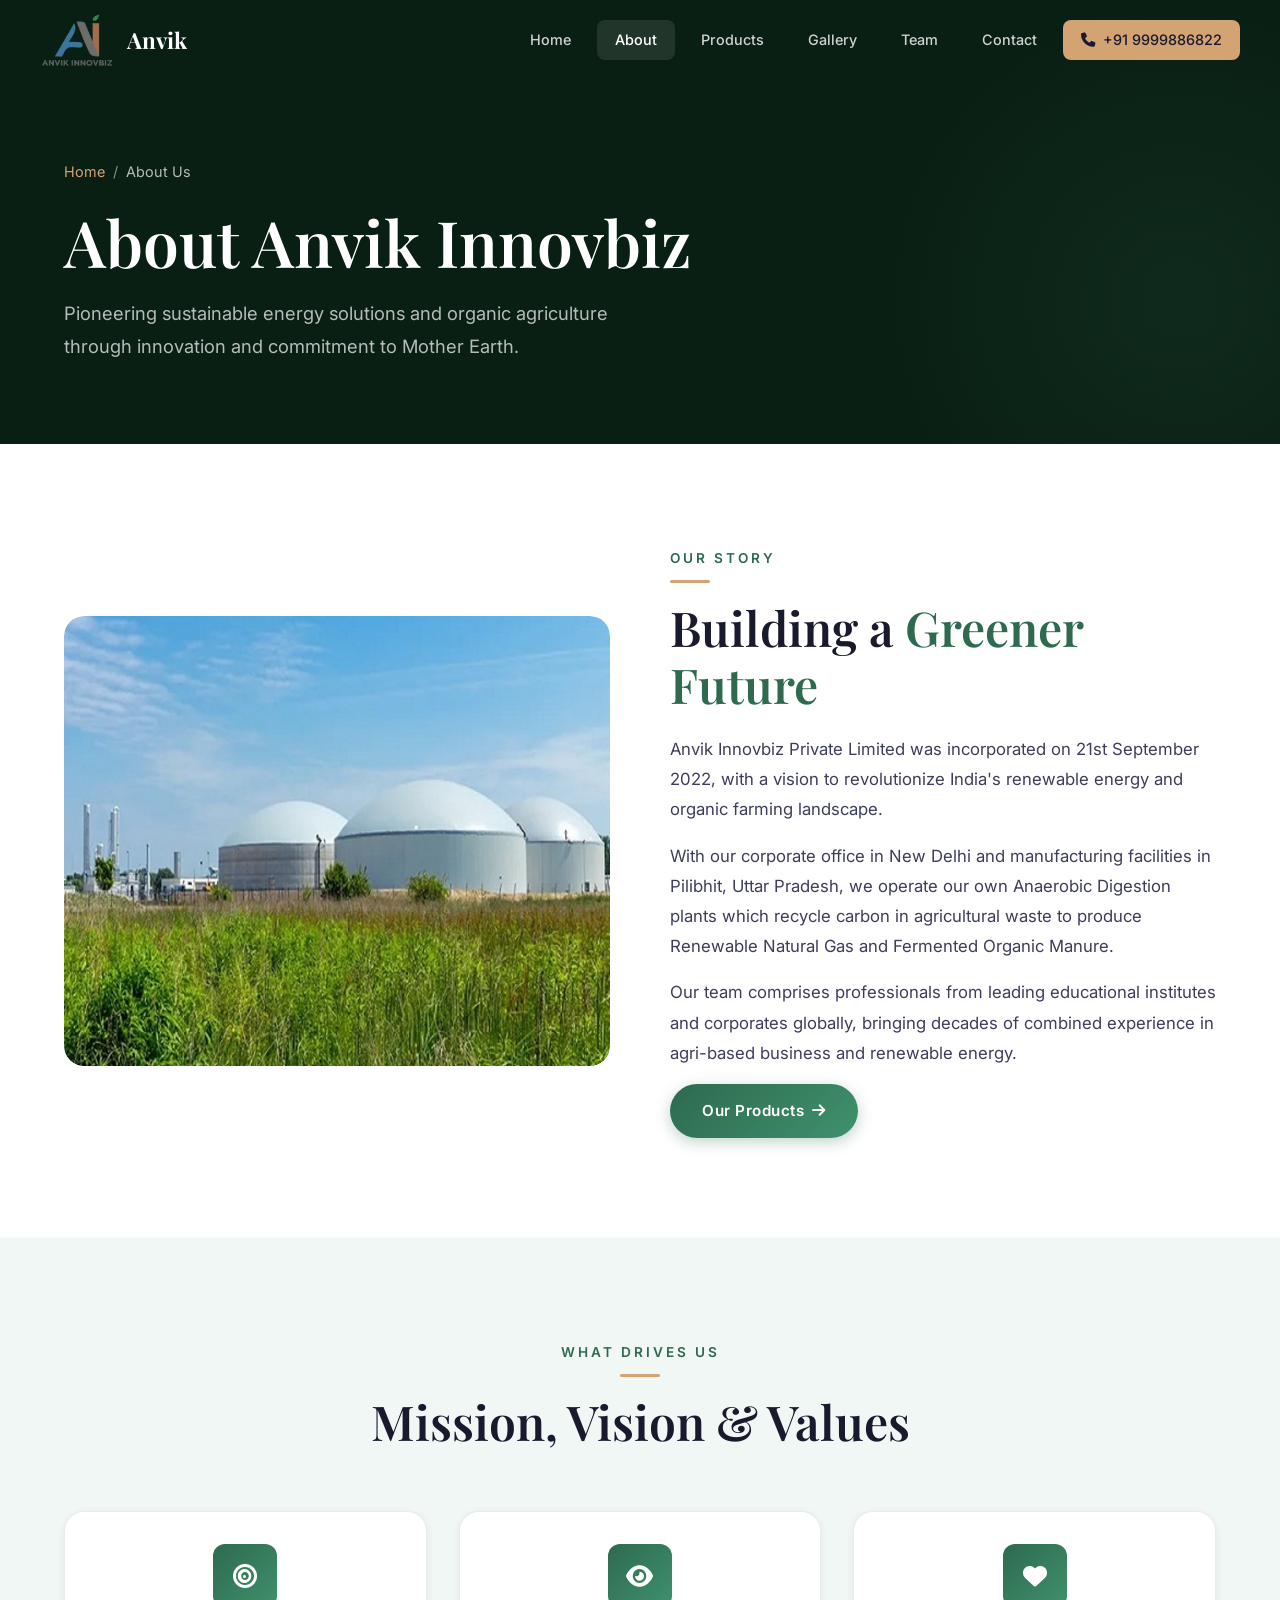
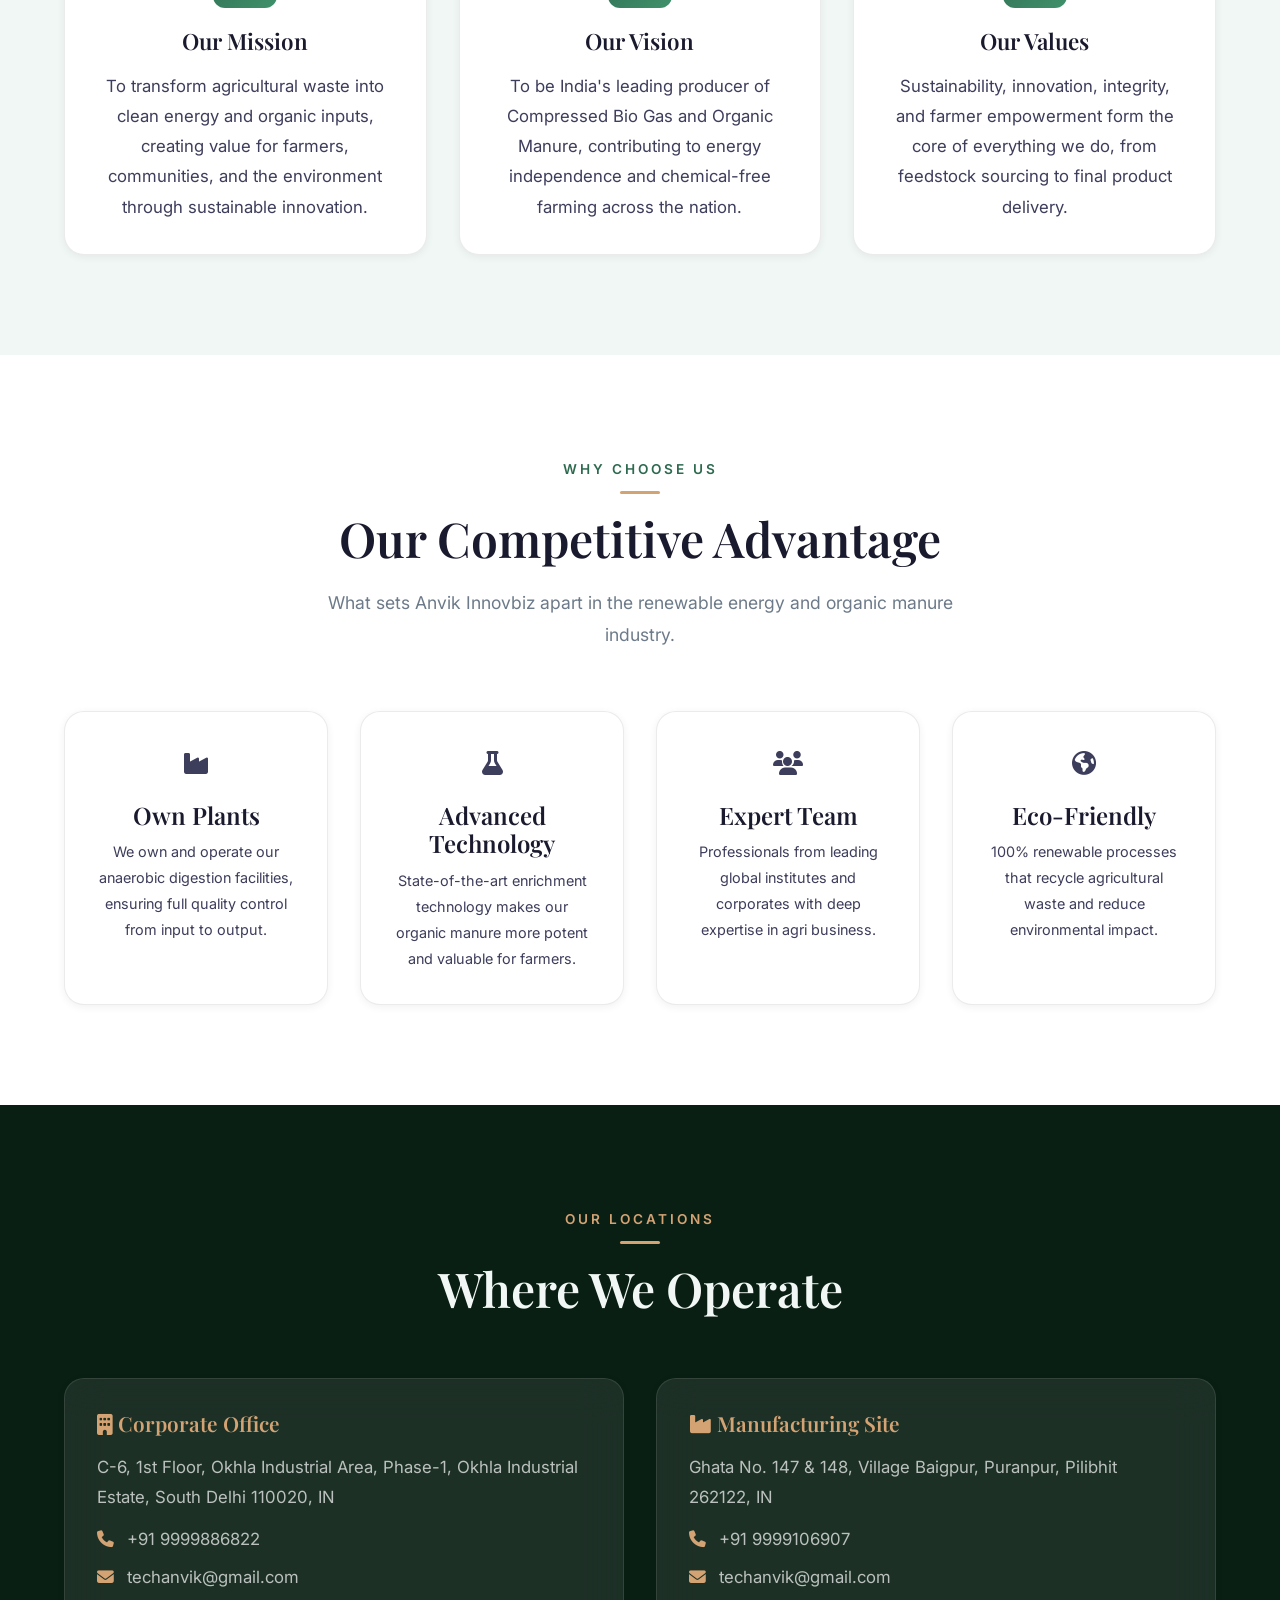
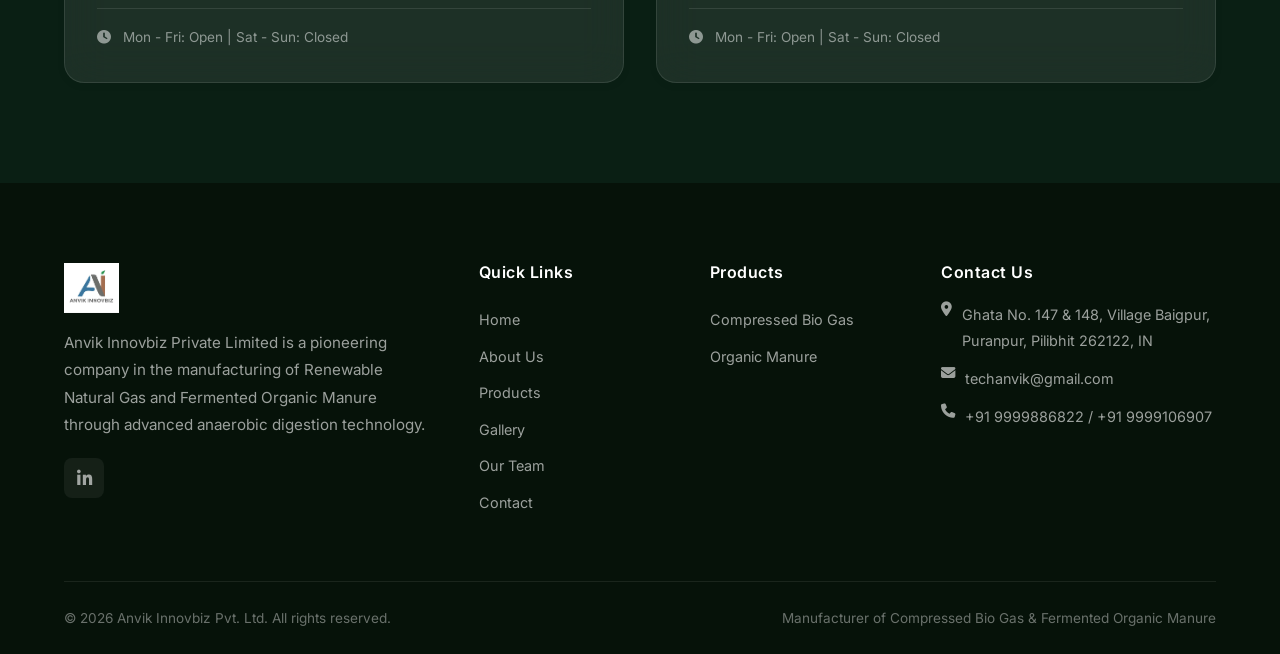
==== commit 6a95b6de: "Fixed Data Issues" ====
--- a/about.html
+++ b/about.html
@@ -9,6 +9,7 @@
         content="Learn about Anvik Innovbiz - a pioneering company in renewable energy and organic manure manufacturing through anaerobic digestion.">
     <link rel="stylesheet" href="styles.css">
     <link rel="stylesheet" href="https://cdnjs.cloudflare.com/ajax/libs/font-awesome/6.5.1/css/all.min.css">
+    <link rel="icon" href="assets/images/logo-noText.png" type="image/png">
 </head>
 
 <body>
@@ -17,7 +18,7 @@
     <nav class="navbar" id="navbar">
         <div class="nav-container">
             <a href="index.html" class="nav-logo">
-                <img src="assets/images/logo.png" alt="Anvik Innovbiz Logo">
+                <img src="assets/images/logo-nobg-2.png" alt="Anvik Innovbiz Logo">
                 <span>Anvik</span>
             </a>
             <div class="nav-links" id="nav-links">
--- a/styles.css
+++ b/styles.css
@@ -298,7 +298,7 @@
 }
 
 .nav-logo img {
-  height: 48px;
+  height: 75px;
   width: auto;
 }
 
@@ -373,6 +373,7 @@
   display: flex;
   align-items: center;
   overflow: hidden;
+  padding-top: var(--nav-height);
 }
 
 .hero-bg {
@@ -449,6 +450,7 @@
   gap: 48px;
   margin-top: 80px;
   padding-top: 40px;
+  padding-bottom: 40px;
   border-top: 1px solid rgba(255, 255, 255, 0.15);
 }
 
@@ -1314,6 +1316,10 @@
     grid-template-columns: 1fr;
   }
 
+  .team-card {
+    width: 100% !important;
+  }
+
   .about-grid {
     grid-template-columns: 1fr;
     gap: 40px;
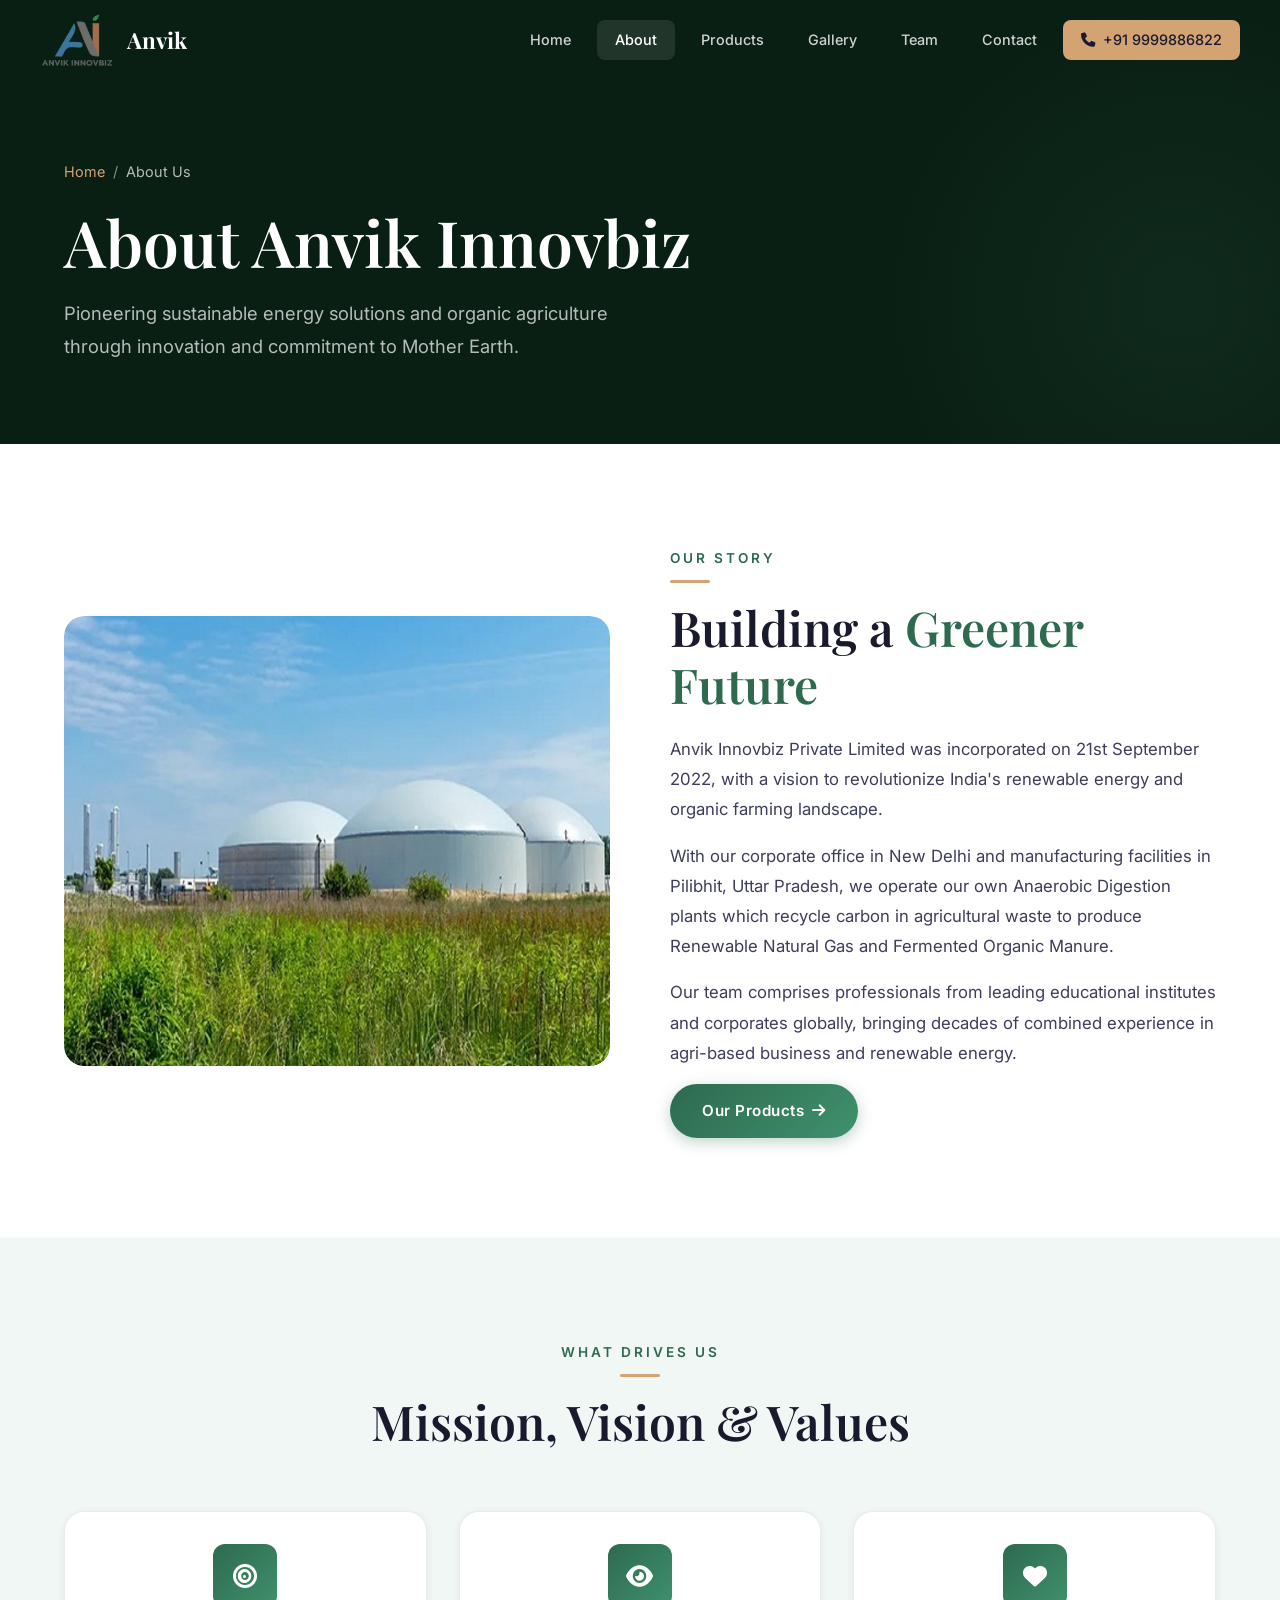
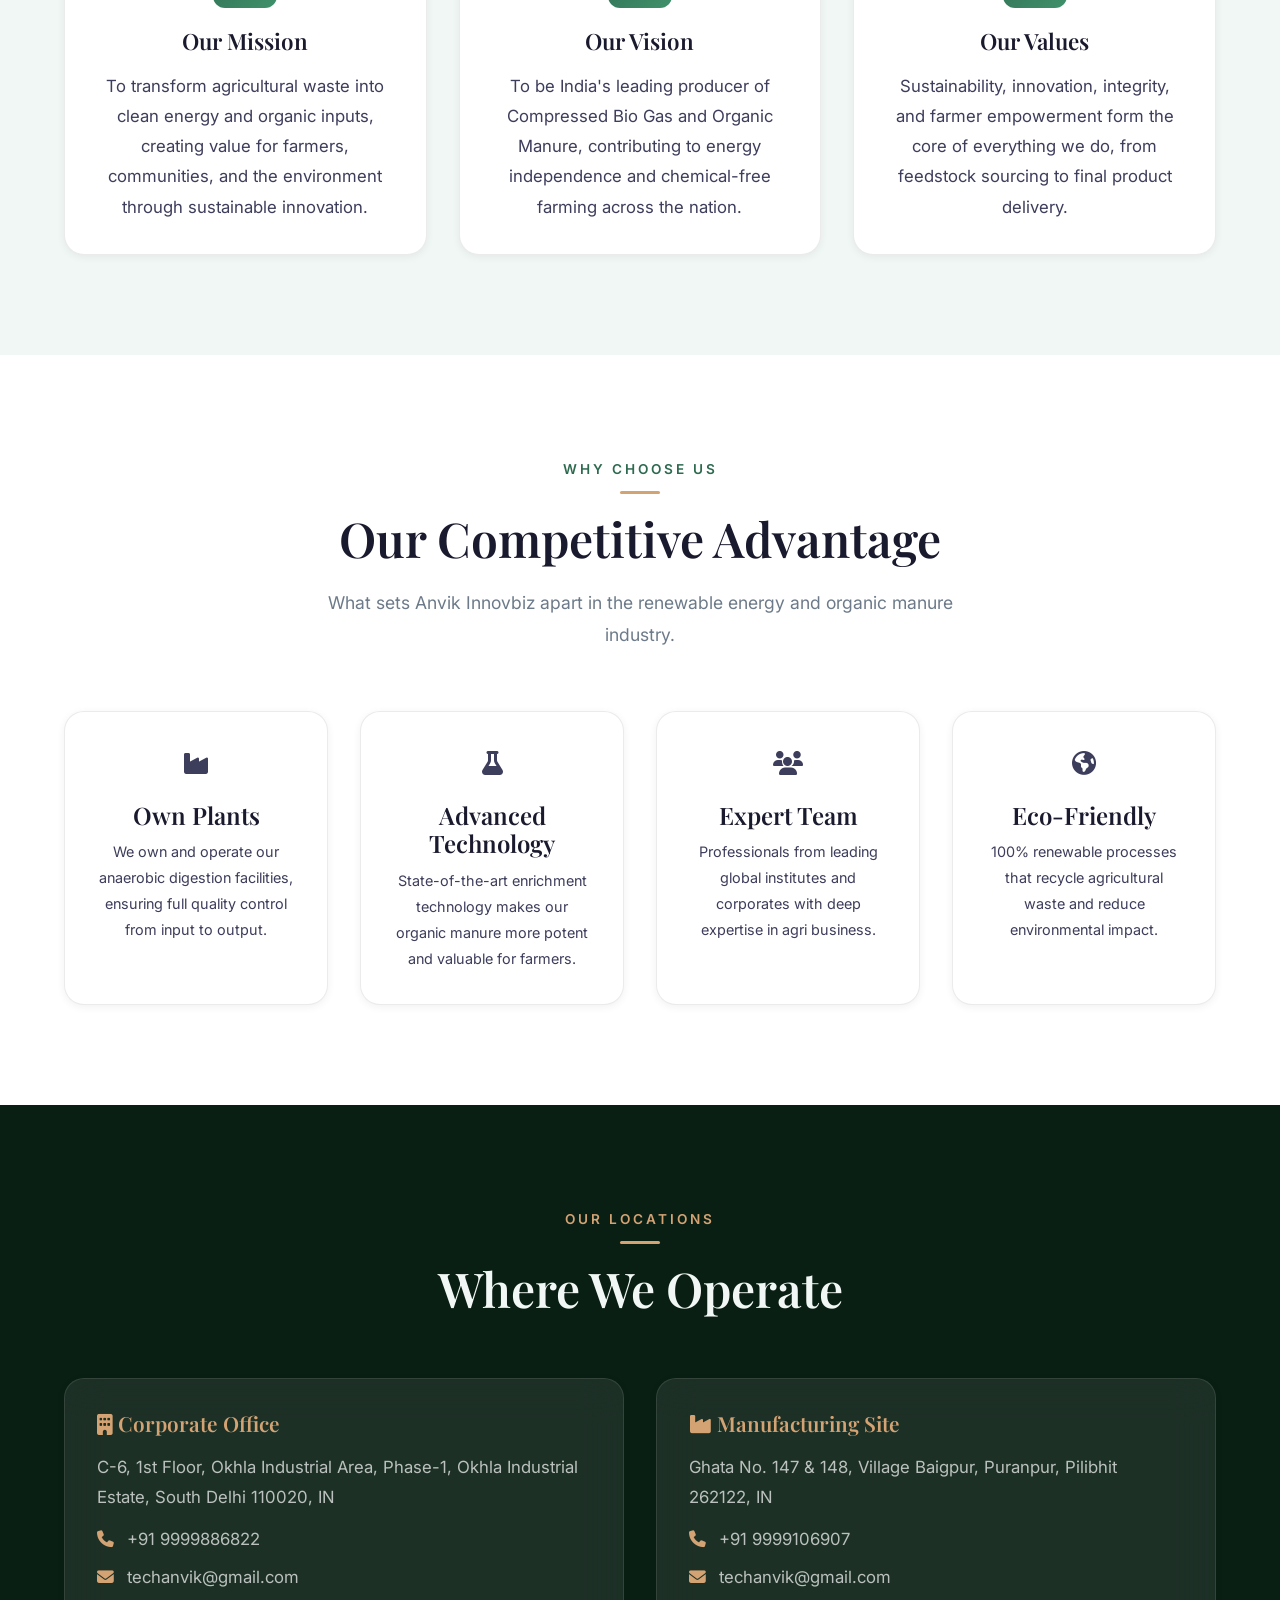
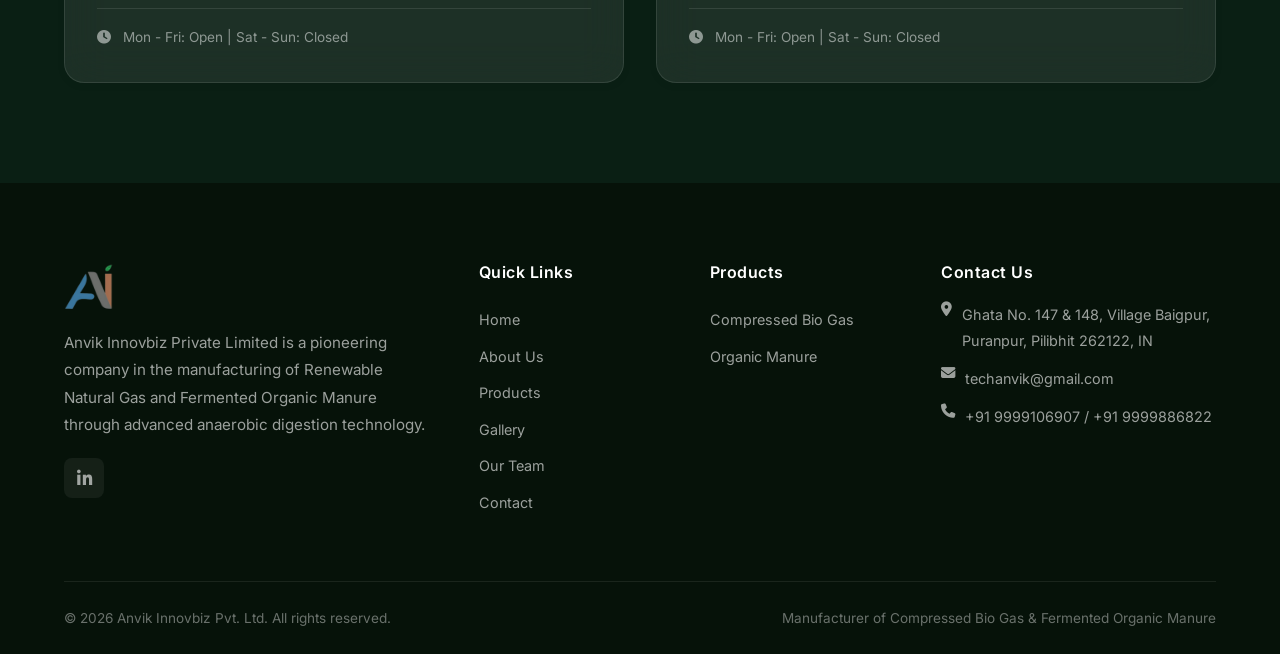
==== commit 6e2dd705: "fixed data issues and added director profile" ====
--- a/about.html
+++ b/about.html
@@ -213,7 +213,7 @@
         <div class="container">
             <div class="footer-grid">
                 <div class="footer-brand">
-                    <img src="assets/images/logo.png" alt="Anvik Innovbiz Logo">
+                    <img src="assets/images/logo-noText.png" alt="Anvik Innovbiz Logo">
                     <p>Anvik Innovbiz Private Limited is a pioneering company in the manufacturing of Renewable Natural
                         Gas and Fermented Organic Manure through advanced anaerobic digestion technology.</p>
                     <div class="footer-social" style="margin-top: 20px;">
@@ -245,7 +245,7 @@
                         <p><i class="fas fa-map-marker-alt"></i> Ghata No. 147 & 148, Village Baigpur, Puranpur,
                             Pilibhit 262122, IN</p>
                         <p><i class="fas fa-envelope"></i> techanvik@gmail.com</p>
-                        <p><i class="fas fa-phone"></i> +91 9999886822 / +91 9999106907</p>
+                        <p><i class="fas fa-phone"></i> +91 9999106907 / +91 9999886822</p>
                     </div>
                 </div>
             </div>
--- a/styles.css
+++ b/styles.css
@@ -781,6 +781,17 @@
   background: var(--bg-white);
   transition: var(--transition-fast);
   color: var(--text-dark);
+}
+
+.form-group select {
+  appearance: none;
+  -webkit-appearance: none;
+  background-image: url("data:image/svg+xml,%3Csvg xmlns='http://www.w3.org/2000/svg' width='14' height='14' viewBox='0 0 24 24'%3E%3Cpath fill='%232d6a4f' d='M7 10l5 5 5-5z'/%3E%3C/svg%3E");
+  background-repeat: no-repeat;
+  background-position: right 16px center;
+  background-size: 20px;
+  padding-right: 44px;
+  cursor: pointer;
 }
 
 .form-group input:focus,
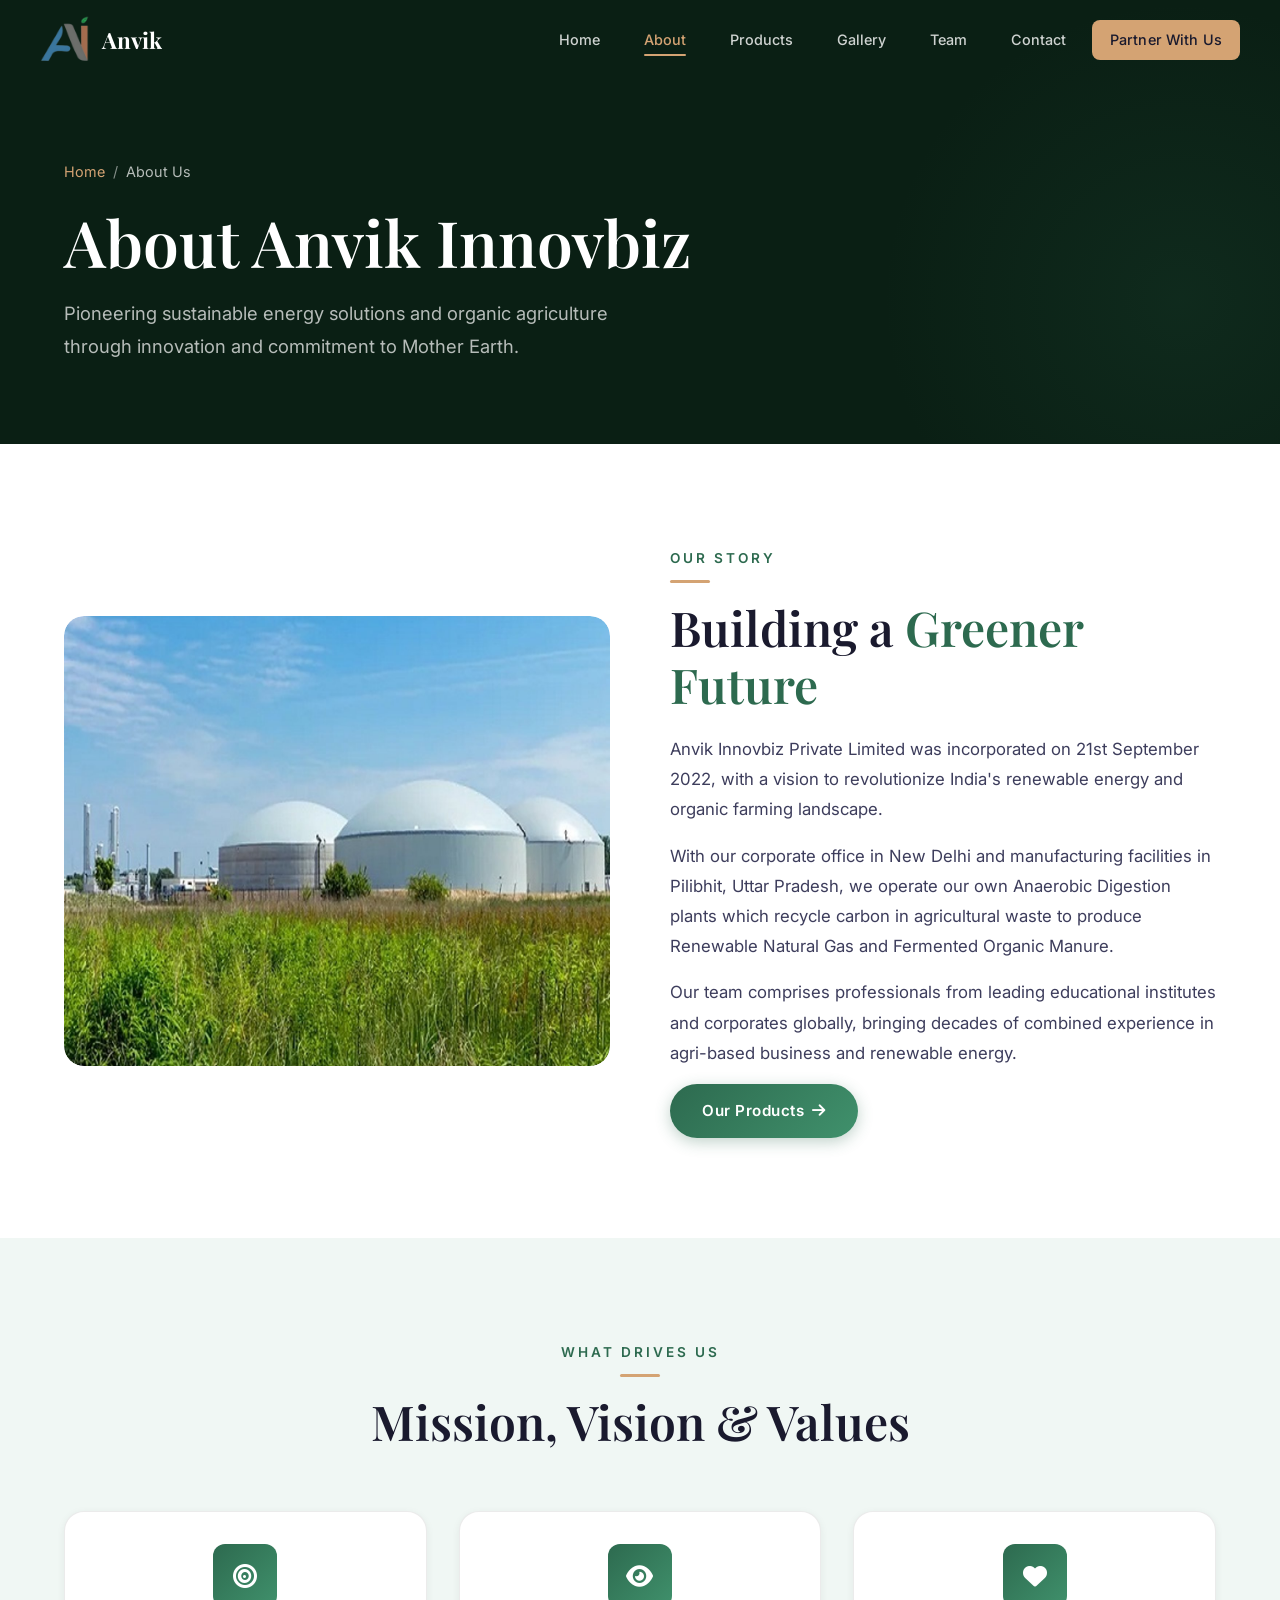
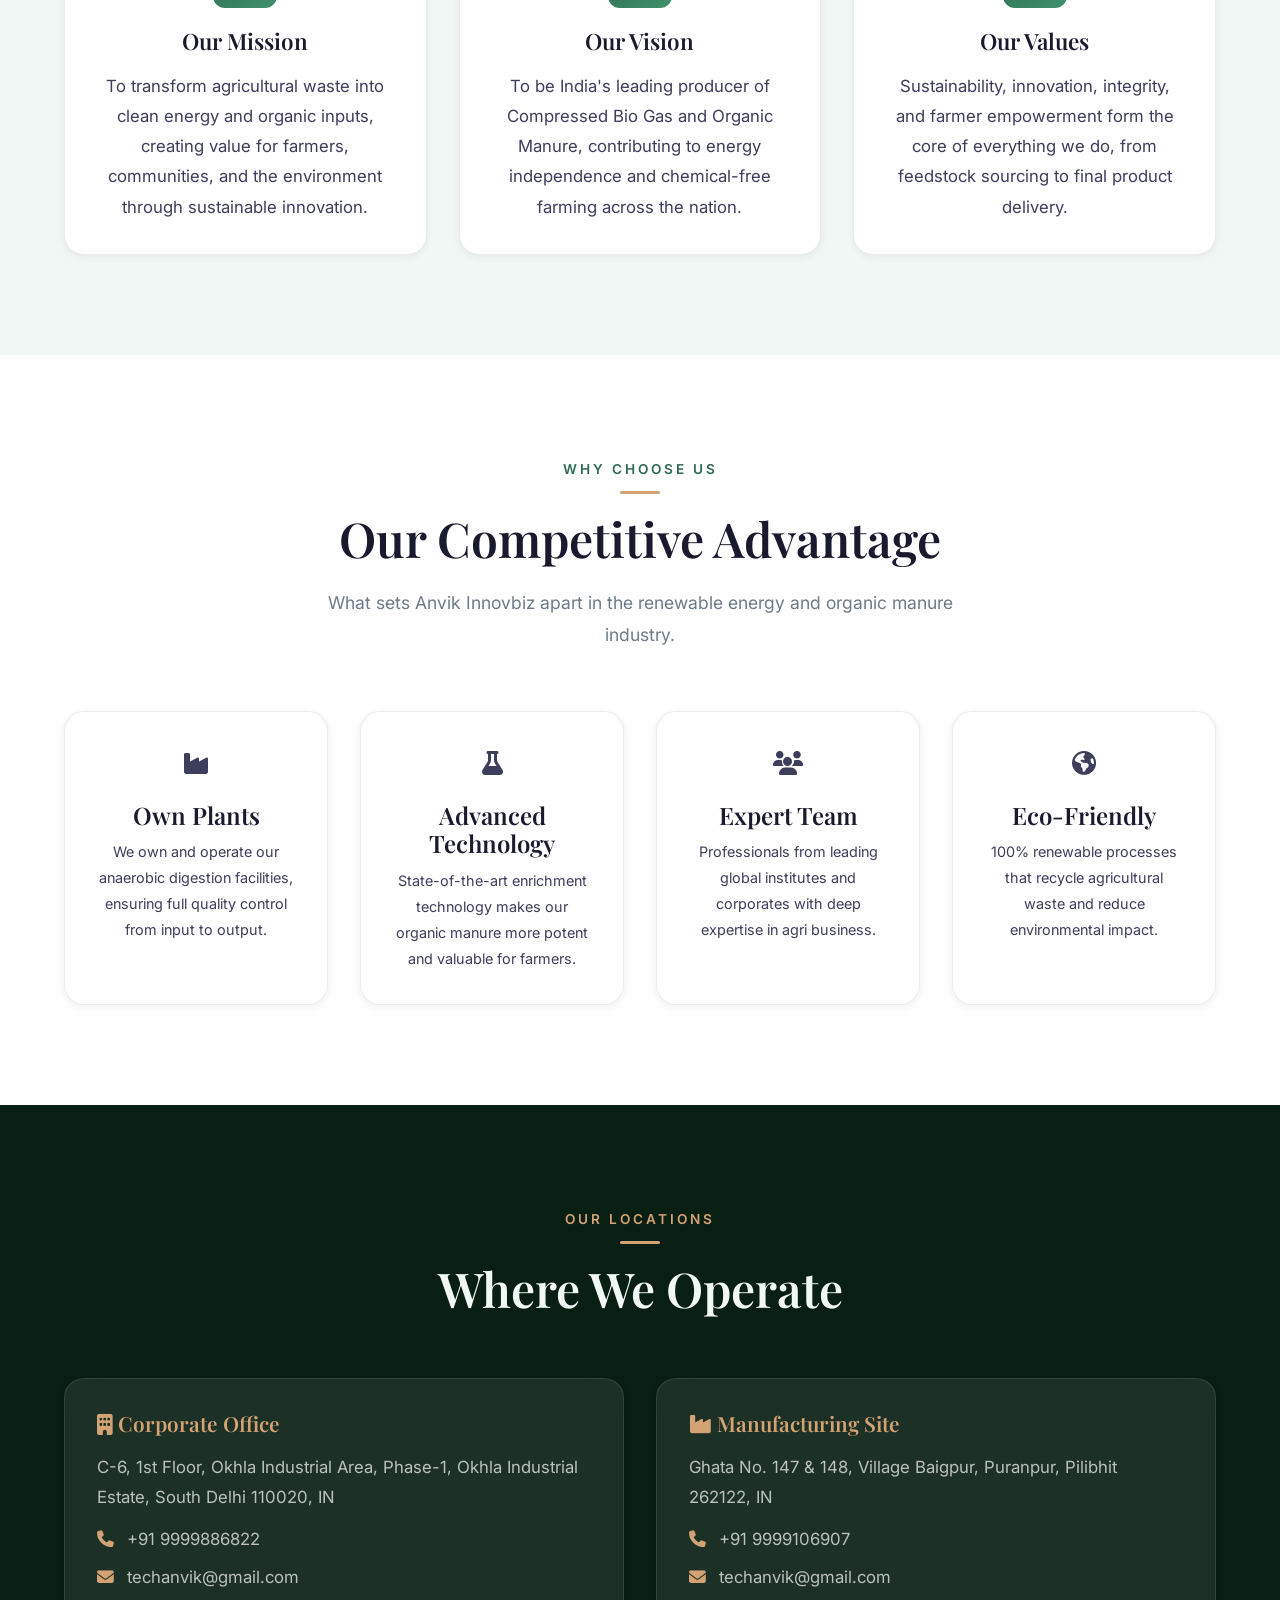
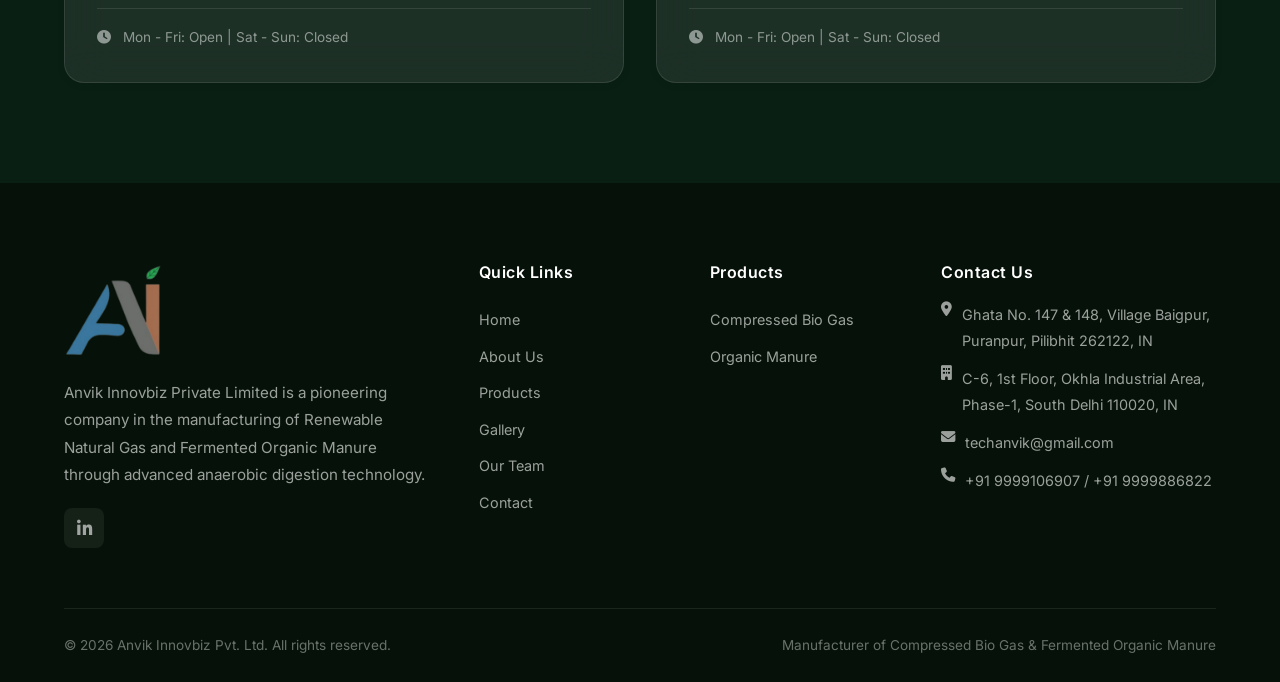
==== commit 609351ac: "enhanced nav-logo" ====
--- a/about.html
+++ b/about.html
@@ -18,7 +18,7 @@
     <nav class="navbar" id="navbar">
         <div class="nav-container">
             <a href="index.html" class="nav-logo">
-                <img src="assets/images/logo-nobg-2.png" alt="Anvik Innovbiz Logo">
+                <img src="assets/images/logo-noText.png" alt="Anvik Innovbiz Logo">
                 <span>Anvik</span>
             </a>
             <div class="nav-links" id="nav-links">
@@ -28,7 +28,7 @@
                 <a href="gallery.html">Gallery</a>
                 <a href="team.html">Team</a>
                 <a href="contact.html">Contact</a>
-                <a href="tel:+919999886822" class="nav-cta"><i class="fas fa-phone"></i> +91 9999886822</a>
+                <a href="contact.html" class="nav-cta">Partner With Us</a>
             </div>
             <button class="nav-toggle" id="nav-toggle" aria-label="Toggle navigation">
                 <span></span><span></span><span></span>
@@ -242,10 +242,16 @@
                 <div>
                     <h4>Contact Us</h4>
                     <div class="footer-contact">
-                        <p><i class="fas fa-map-marker-alt"></i> Ghata No. 147 & 148, Village Baigpur, Puranpur,
-                            Pilibhit 262122, IN</p>
-                        <p><i class="fas fa-envelope"></i> techanvik@gmail.com</p>
-                        <p><i class="fas fa-phone"></i> +91 9999106907 / +91 9999886822</p>
+                        <div class="footer-contact">
+                            <p><i class="fas fa-map-marker-alt"></i> Ghata No. 147 & 148, Village Baigpur, Puranpur,
+                                Pilibhit 262122, IN
+                            </p>
+                            <p><i class="fas fa-building"></i> C-6, 1st Floor, Okhla Industrial Area, Phase-1, South
+                                Delhi 110020, IN
+                            </p>
+                            <p><i class="fas fa-envelope"></i> techanvik@gmail.com</p>
+                            <p><i class="fas fa-phone"></i> +91 9999106907 / +91 9999886822</p>
+                        </div>
                     </div>
                 </div>
             </div>
--- a/styles.css
+++ b/styles.css
@@ -298,9 +298,14 @@
 }
 
 .nav-logo img {
+  height: 50px;
+  width: auto;
+}
+
+/* .nav-logo img {
   height: 75px;
   width: auto;
-}
+} */
 
 .nav-logo span {
   font-family: var(--font-heading);
@@ -324,26 +329,43 @@
   transition: var(--transition-fast);
 }
 
-.nav-links a:hover,
-.nav-links a.active {
+.nav-links a:hover {
   color: var(--text-white);
   background: rgba(255, 255, 255, 0.1);
 }
 
+.nav-links a.active {
+  color: var(--accent);
+  background: transparent;
+  position: relative;
+}
+
+.nav-links a.active::after {
+  content: '';
+  position: absolute;
+  bottom: 4px;
+  left: 18px;
+  right: 18px;
+  height: 2px;
+  background: var(--accent);
+  border-radius: 2px;
+}
+
 .nav-cta {
   display: flex;
   align-items: center;
-  gap: 8px;
-  padding: 10px 24px;
+  gap: 7px;
+  padding: 7px 18px;
   background: var(--accent);
   color: var(--text-dark) !important;
-  border-radius: var(--radius-xl);
+  border-radius: 8px;
   font-weight: 600;
-  font-size: 0.85rem;
+  font-size: 0.82rem;
+  letter-spacing: 0.01em;
 }
 
 .nav-cta:hover {
-  background: var(--accent-light) !important;
+  background: #b8895a !important;
   transform: translateY(-1px);
 }
 
@@ -692,14 +714,13 @@
 }
 
 .gallery-item::after {
-  content: '🔍';
+  content: '';
   position: absolute;
   inset: 0;
   display: flex;
   align-items: center;
   justify-content: center;
-  background: rgba(10, 31, 20, 0.5);
-  font-size: 2rem;
+  background: rgba(10, 31, 20, 0.5) url("data:image/svg+xml,%3Csvg xmlns='http://www.w3.org/2000/svg' width='38' height='38' viewBox='0 0 24 24'%3E%3Cpath fill='white' d='M7 14H5v5h5v-2H7v-3zm-2-4h2V7h3V5H5v5zm12 7h-3v2h5v-5h-2v3zM14 5v2h3v3h2V5h-5z'/%3E%3C/svg%3E") no-repeat center center;
   opacity: 0;
   transition: var(--transition-base);
 }
@@ -873,7 +894,7 @@
 }
 
 .footer-brand img {
-  height: 50px;
+  height: 100px;
 }
 
 .footer h4 {
@@ -1282,10 +1303,13 @@
     color: rgba(255, 255, 255, 0.85);
   }
 
-  .nav-links a:hover,
+  .nav-links a:hover {
+    color: var(--accent);
+  }
+
   .nav-links a.active {
-    background: rgba(255, 255, 255, 0.1);
-    color: var(--text-white);
+    color: var(--accent);
+    text-decoration: underline;
   }
 
   .nav-links .nav-cta {
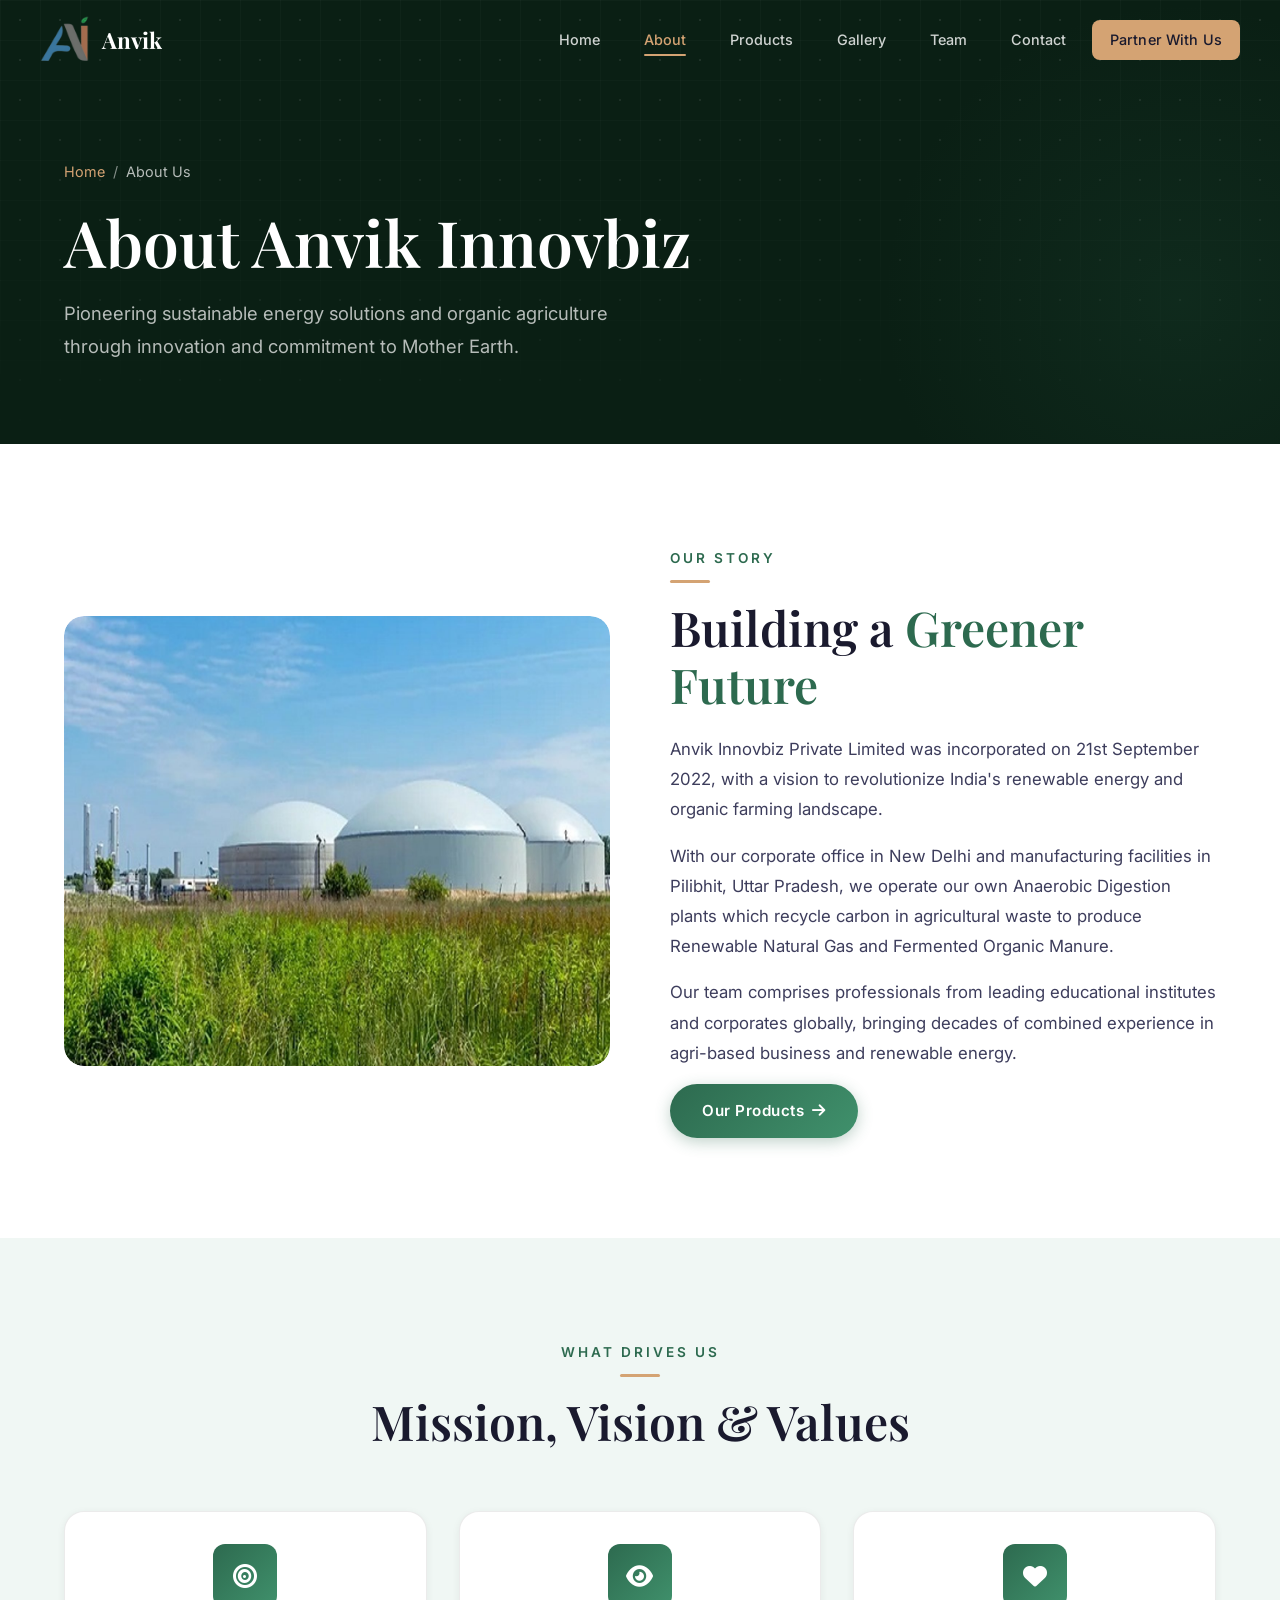
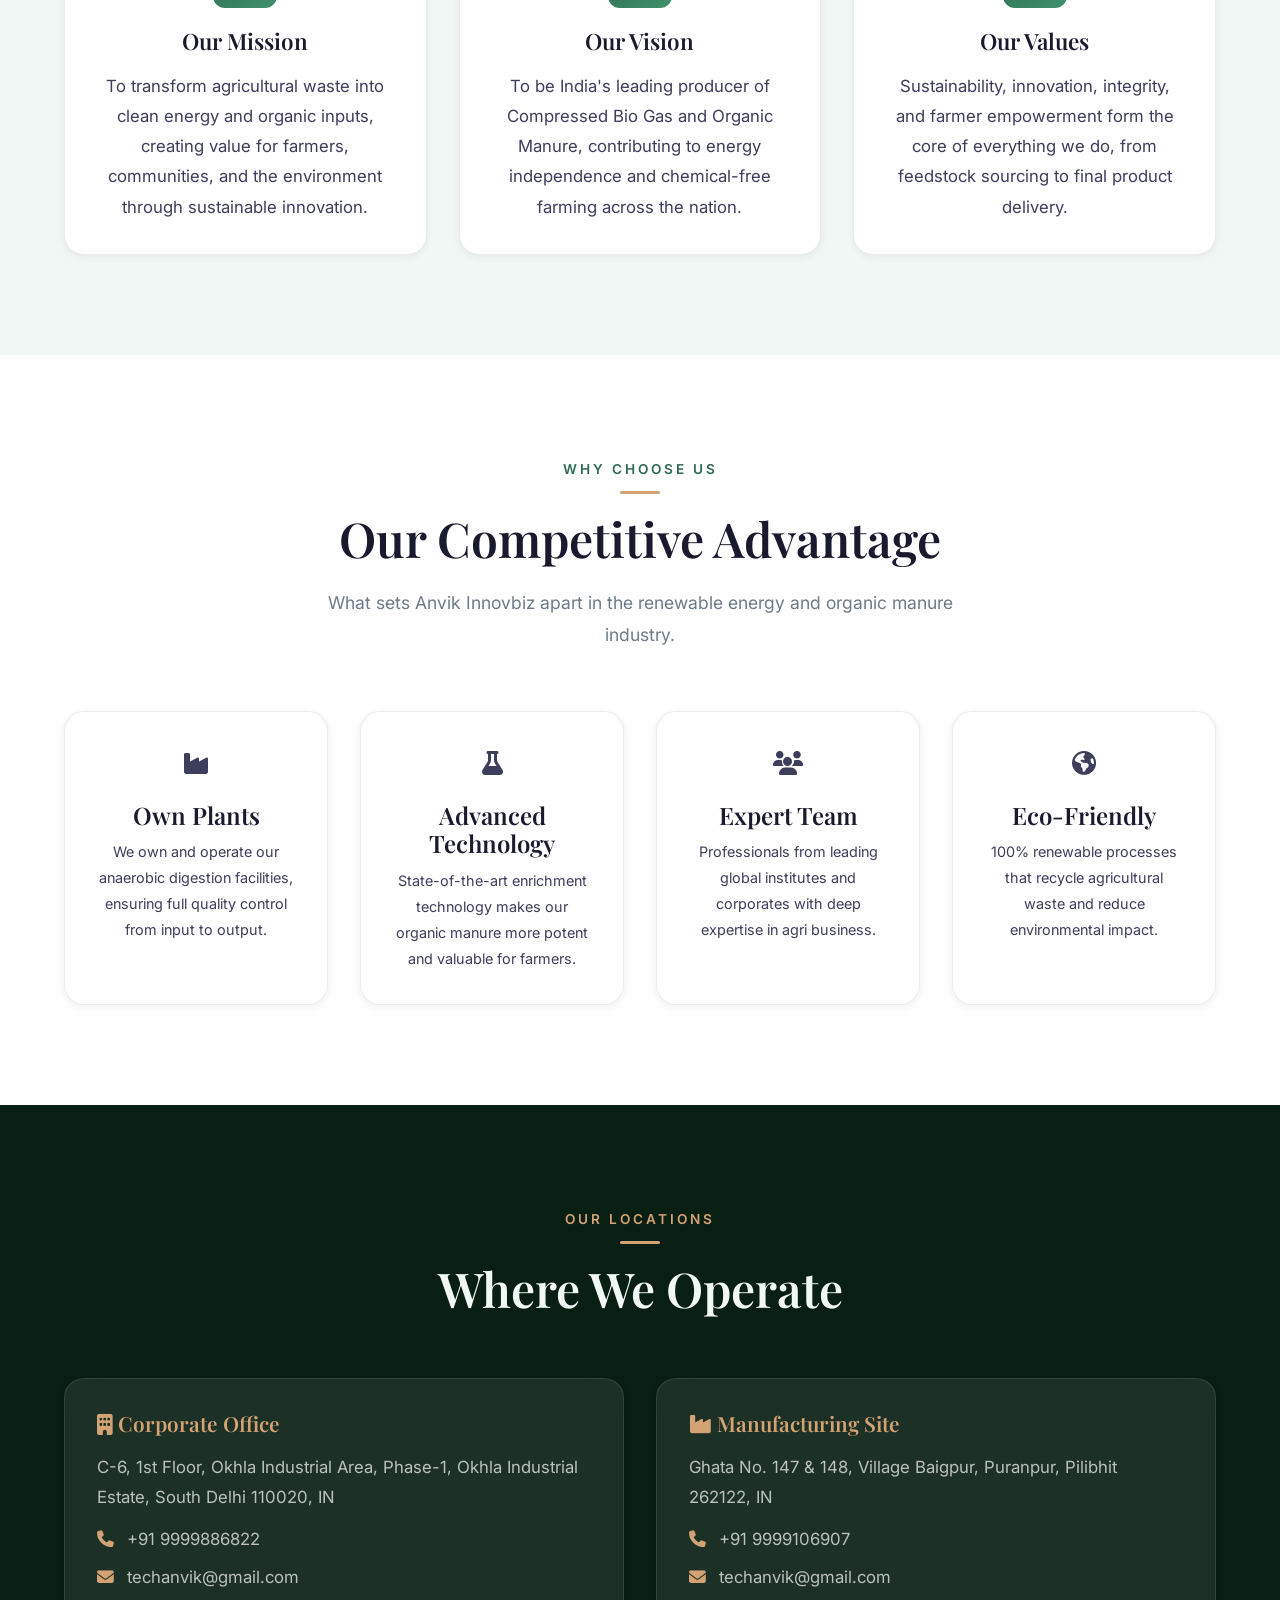
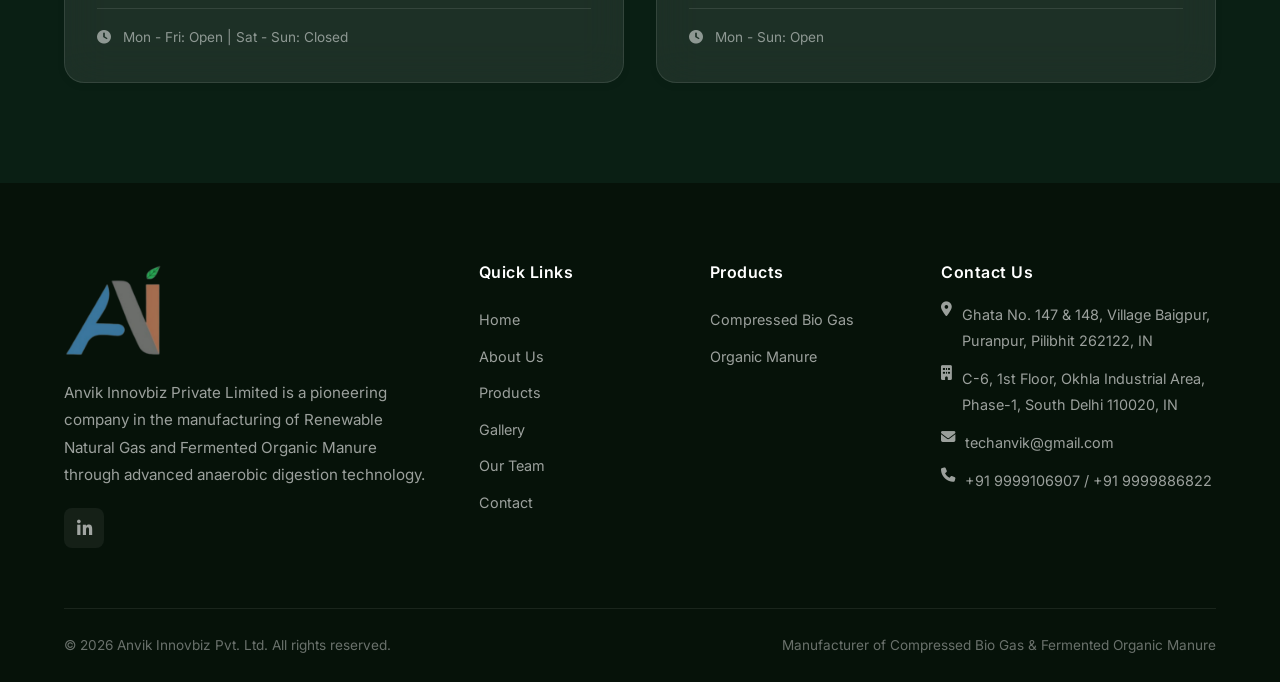
==== commit 69d299ca: "Updating details" ====
--- a/about.html
+++ b/about.html
@@ -200,7 +200,8 @@
                                 style="color: var(--accent); margin-right: 8px;"></i> techanvik@gmail.com</p>
                         <div style="margin-top: 16px; padding-top: 16px; border-top: 1px solid rgba(255,255,255,0.1);">
                             <p style="color: rgba(255,255,255,0.5); font-size: 0.85rem;"><i class="fas fa-clock"
-                                    style="margin-right: 8px;"></i> Mon - Fri: Open | Sat - Sun: Closed</p>
+                                    style="margin-right: 8px;"></i> Mon - Sun: Open</p>
+                            <!-- style="margin-right: 8px;"></i> Mon - Fri: Open | Sat - Sun: Closed</p> -->
                         </div>
                     </div>
                 </div>
--- a/styles.css
+++ b/styles.css
@@ -419,9 +419,53 @@
       rgba(27, 67, 50, 0.65) 100%);
 }
 
+/* ---------- Hero Particles ---------- */
+.hero-particles {
+  position: absolute;
+  inset: 0;
+  z-index: 1;
+  pointer-events: none;
+  overflow: hidden;
+}
+
+.hero-particle {
+  position: absolute;
+  bottom: -30px;
+  will-change: transform, opacity;
+  animation: heroParticleFloat linear infinite;
+}
+
+.hero-particle--leaf {
+  border-radius: 0 60% 0 60%;
+}
+
+.hero-particle--dot {
+  border-radius: 50%;
+}
+
+@keyframes heroParticleFloat {
+  0% {
+    transform: translateY(0) translateX(0) rotate(var(--rotation-start, 0deg));
+    opacity: 0;
+  }
+  8% {
+    opacity: 1;
+  }
+  46% {
+    transform: translateY(-50vh) translateX(var(--x-drift, 40px)) rotate(calc(var(--rotation-start, 0deg) + 180deg));
+  }
+  92% {
+    opacity: 1;
+  }
+  100% {
+    transform: translateY(-110vh) translateX(calc(var(--x-drift, 40px) * 0.5)) rotate(calc(var(--rotation-start, 0deg) + 360deg));
+    opacity: 0;
+  }
+}
+
 .hero-content {
   position: relative;
-  z-index: 1;
+  z-index: 2;
   max-width: 700px;
 }
 
@@ -467,7 +511,7 @@
 
 .hero-stats {
   position: relative;
-  z-index: 1;
+  z-index: 2;
   display: flex;
   gap: 48px;
   margin-top: 80px;
@@ -513,6 +557,26 @@
   border-radius: 50%;
 }
 
+.page-hero::after {
+  content: '';
+  position: absolute;
+  inset: 0;
+  background-image:
+    linear-gradient(rgba(255, 255, 255, 0.025) 1px, transparent 1px),
+    linear-gradient(90deg, rgba(255, 255, 255, 0.025) 1px, transparent 1px),
+    radial-gradient(circle, rgba(255, 255, 255, 0.09) 1.5px, transparent 1.5px);
+  background-size: 40px 40px, 40px 40px, 40px 40px;
+  mask-image: linear-gradient(to bottom, rgba(0,0,0,1) 0%, rgba(0,0,0,0.55) 65%, rgba(0,0,0,0) 100%);
+  -webkit-mask-image: linear-gradient(to bottom, rgba(0,0,0,1) 0%, rgba(0,0,0,0.55) 65%, rgba(0,0,0,0) 100%);
+  pointer-events: none;
+  z-index: 0;
+}
+
+.page-hero .container {
+  position: relative;
+  z-index: 1;
+}
+
 .page-hero h1 {
   color: var(--text-white);
   margin-bottom: 16px;
@@ -685,6 +749,199 @@
 .team-card p {
   font-size: 0.9rem;
   color: var(--text-muted);
+}
+
+/* ---------- Flip Card System ---------- */
+.flip-card {
+  perspective: 1200px;
+  height: 440px;
+  cursor: pointer;
+}
+
+.flip-card--sm {
+  height: 360px;
+}
+
+.flip-card-inner {
+  position: relative;
+  width: 100%;
+  height: 100%;
+  transition: transform 0.65s cubic-bezier(0.4, 0, 0.2, 1);
+  transform-style: preserve-3d;
+}
+
+.flip-card:hover .flip-card-inner,
+.flip-card.flipped .flip-card-inner {
+  transform: rotateY(180deg);
+}
+
+.flip-card-front,
+.flip-card-back {
+  position: absolute;
+  inset: 0;
+  backface-visibility: hidden;
+  -webkit-backface-visibility: hidden;
+  border-radius: var(--radius-lg);
+  overflow: hidden;
+}
+
+/* ---- Front face ---- */
+.flip-card-front {
+  display: flex;
+  flex-direction: column;
+  align-items: center;
+  padding: 40px 24px;
+  background: var(--bg-white);
+  border: 1px solid var(--border-dark);
+  text-align: center;
+  transform: rotateY(0deg);
+}
+
+.flip-card-front img {
+  width: 160px;
+  height: 160px;
+  border-radius: var(--radius-full);
+  object-fit: cover;
+  margin-bottom: 24px;
+  border: 4px solid var(--bg-light);
+  transition: border-color var(--transition-base);
+}
+
+.flip-card:hover .flip-card-front img {
+  border-color: var(--primary);
+}
+
+.flip-card-front h4 {
+  margin-bottom: 4px;
+}
+
+.flip-card-front .role {
+  color: var(--primary);
+  font-size: 0.9rem;
+  font-weight: 500;
+  margin-bottom: 12px;
+}
+
+.flip-card-front p {
+  font-size: 0.88rem;
+  color: var(--text-muted);
+  line-height: 1.6;
+  flex: 1;
+}
+
+.flip-hint {
+  margin-top: 14px;
+  font-size: 0.75rem;
+  color: var(--text-muted);
+  display: flex;
+  align-items: center;
+  justify-content: center;
+  gap: 6px;
+  opacity: 0.65;
+}
+
+.flip-hint i {
+  font-size: 0.68rem;
+  animation: hintSpin 3.5s ease-in-out 2s infinite;
+}
+
+@keyframes hintSpin {
+  0%, 60% { transform: rotate(0deg); opacity: 1; }
+  80%      { transform: rotate(180deg); opacity: 0.5; }
+  100%     { transform: rotate(360deg); opacity: 1; }
+}
+
+/* ---- Back face ---- */
+.flip-card-back {
+  transform: rotateY(180deg);
+  background: linear-gradient(145deg, var(--bg-dark) 0%, var(--primary-darker) 100%);
+  border: 1px solid rgba(255, 255, 255, 0.1);
+  display: flex;
+  align-items: center;
+  justify-content: center;
+  padding: 28px 22px;
+}
+
+.flip-back-content {
+  display: flex;
+  flex-direction: column;
+  align-items: center;
+  text-align: center;
+  gap: 10px;
+  width: 100%;
+}
+
+.flip-back-avatar {
+  width: 64px;
+  height: 64px;
+  border-radius: var(--radius-full);
+  background: linear-gradient(135deg, var(--primary-light), var(--secondary));
+  border: 3px solid rgba(255, 255, 255, 0.15);
+  display: flex;
+  align-items: center;
+  justify-content: center;
+  font-family: var(--font-heading);
+  font-size: 1.2rem;
+  font-weight: 700;
+  color: var(--text-white);
+  margin-bottom: 2px;
+  flex-shrink: 0;
+}
+
+.flip-back-content h4 {
+  color: var(--text-white);
+  font-size: 1.15rem;
+  margin-bottom: 0;
+}
+
+.flip-back-content .role {
+  color: var(--accent);
+  font-size: 0.82rem;
+  font-weight: 500;
+  margin-bottom: 2px;
+}
+
+.flip-specializations {
+  display: flex;
+  flex-direction: column;
+  gap: 7px;
+  width: 100%;
+  margin: 6px 0;
+}
+
+.flip-specializations span {
+  display: flex;
+  align-items: center;
+  gap: 8px;
+  padding: 7px 13px;
+  background: rgba(255, 255, 255, 0.07);
+  border: 1px solid rgba(255, 255, 255, 0.1);
+  border-radius: var(--radius-sm);
+  color: rgba(255, 255, 255, 0.82);
+  font-size: 0.8rem;
+  font-weight: 500;
+  text-align: left;
+}
+
+.flip-specializations span i {
+  color: var(--accent);
+  font-size: 0.72rem;
+  flex-shrink: 0;
+  width: 14px;
+  text-align: center;
+}
+
+.flip-cta {
+  margin-top: 4px;
+  font-size: 0.82rem !important;
+  padding: 9px 20px !important;
+}
+
+/* Mobile: disable CSS hover; rely on JS .flipped class instead */
+@media (hover: none) {
+  .flip-card:hover .flip-card-inner {
+    transform: none;
+  }
 }
 
 /* ---------- Gallery ---------- */
@@ -1238,6 +1495,46 @@
   width: 100%;
   height: 100%;
   border: 0;
+}
+
+/* ---------- Back to Top ---------- */
+.back-to-top {
+  position: fixed;
+  bottom: 36px;
+  right: 36px;
+  z-index: 998;
+  width: 50px;
+  height: 50px;
+  display: flex;
+  align-items: center;
+  justify-content: center;
+  background: linear-gradient(135deg, var(--primary), var(--primary-light));
+  color: var(--text-white);
+  border: none;
+  border-radius: var(--radius-full);
+  box-shadow: 0 4px 18px rgba(45, 106, 79, 0.45);
+  cursor: pointer;
+  font-size: 1rem;
+  opacity: 0;
+  transform: translateY(20px) scale(0.9);
+  transition: opacity 0.35s ease, transform 0.35s ease, box-shadow 0.2s ease;
+  pointer-events: none;
+}
+
+.back-to-top.visible {
+  opacity: 1;
+  transform: translateY(0) scale(1);
+  pointer-events: all;
+}
+
+.back-to-top:hover {
+  background: linear-gradient(135deg, var(--primary-light), var(--secondary));
+  box-shadow: 0 6px 26px rgba(45, 106, 79, 0.6);
+  transform: translateY(-4px) scale(1.05);
+}
+
+.back-to-top:active {
+  transform: translateY(0) scale(0.97);
 }
 
 /* ---------- Responsive ---------- */
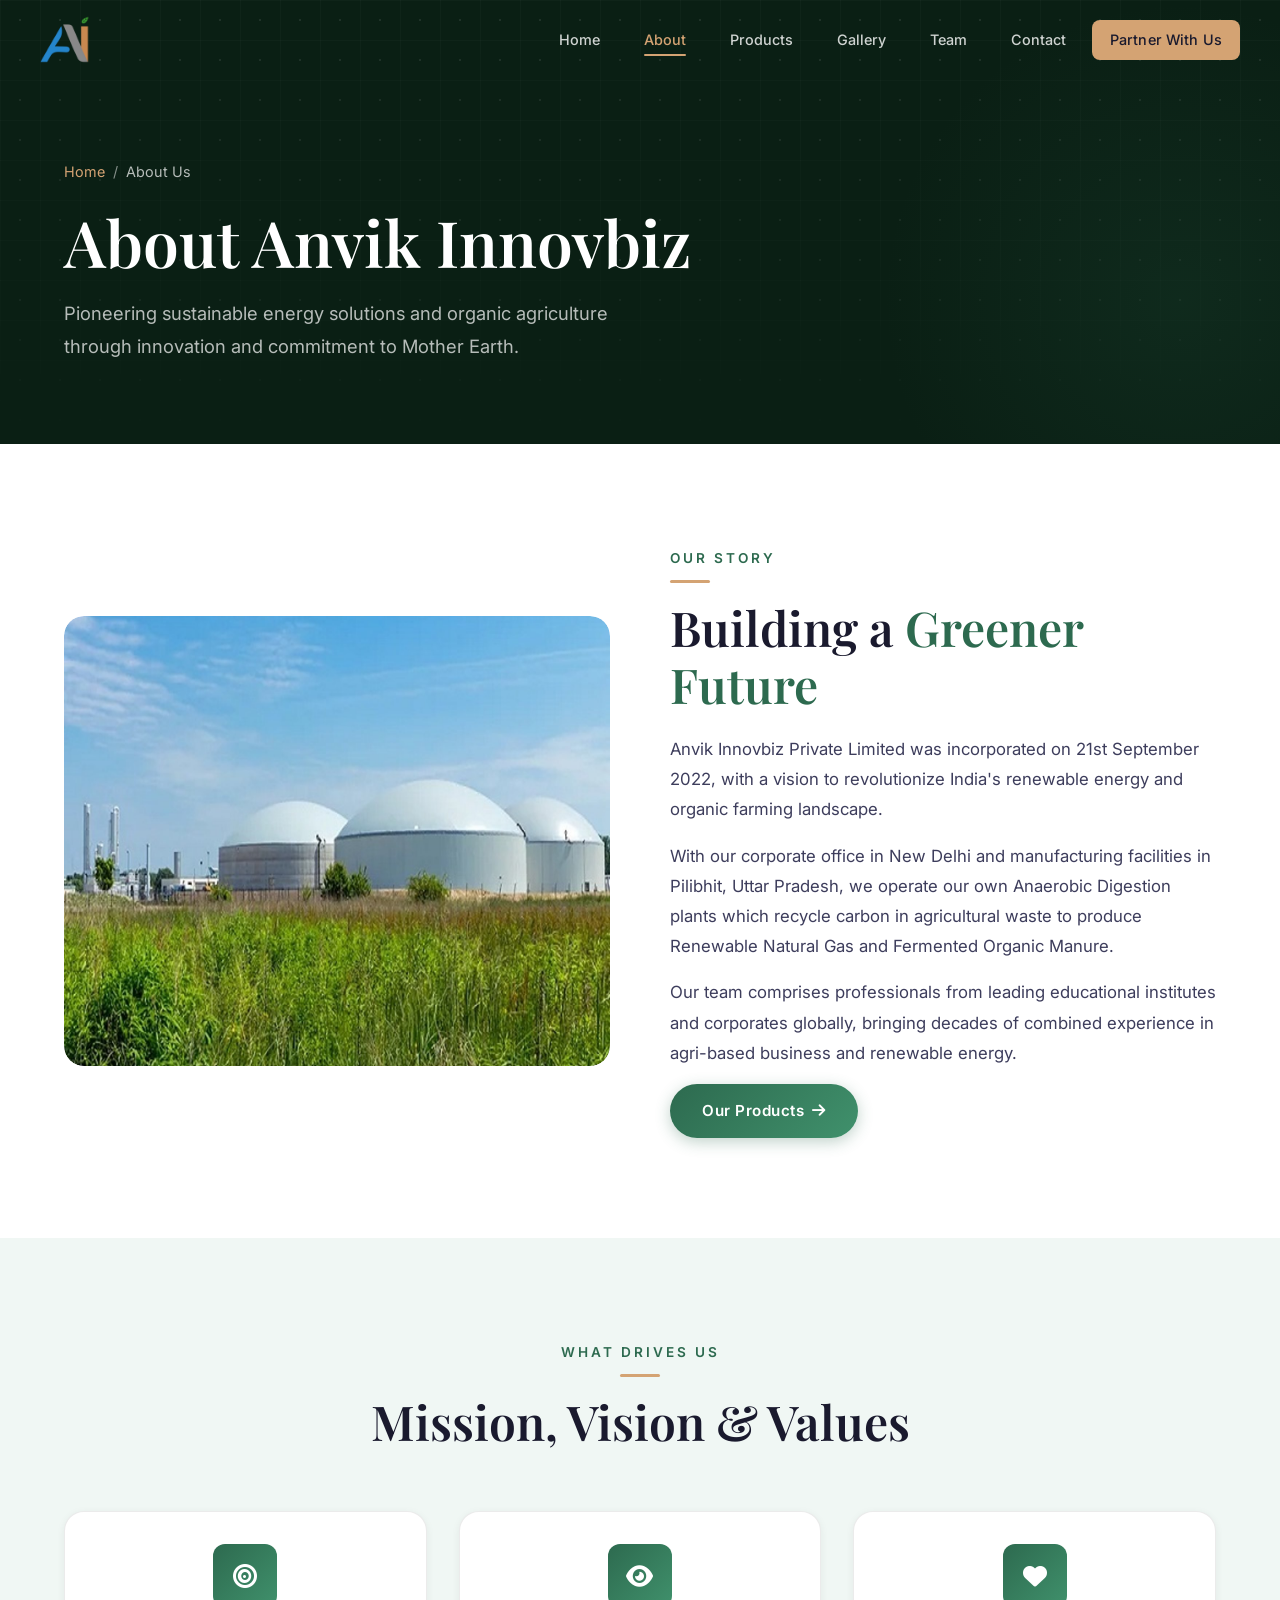
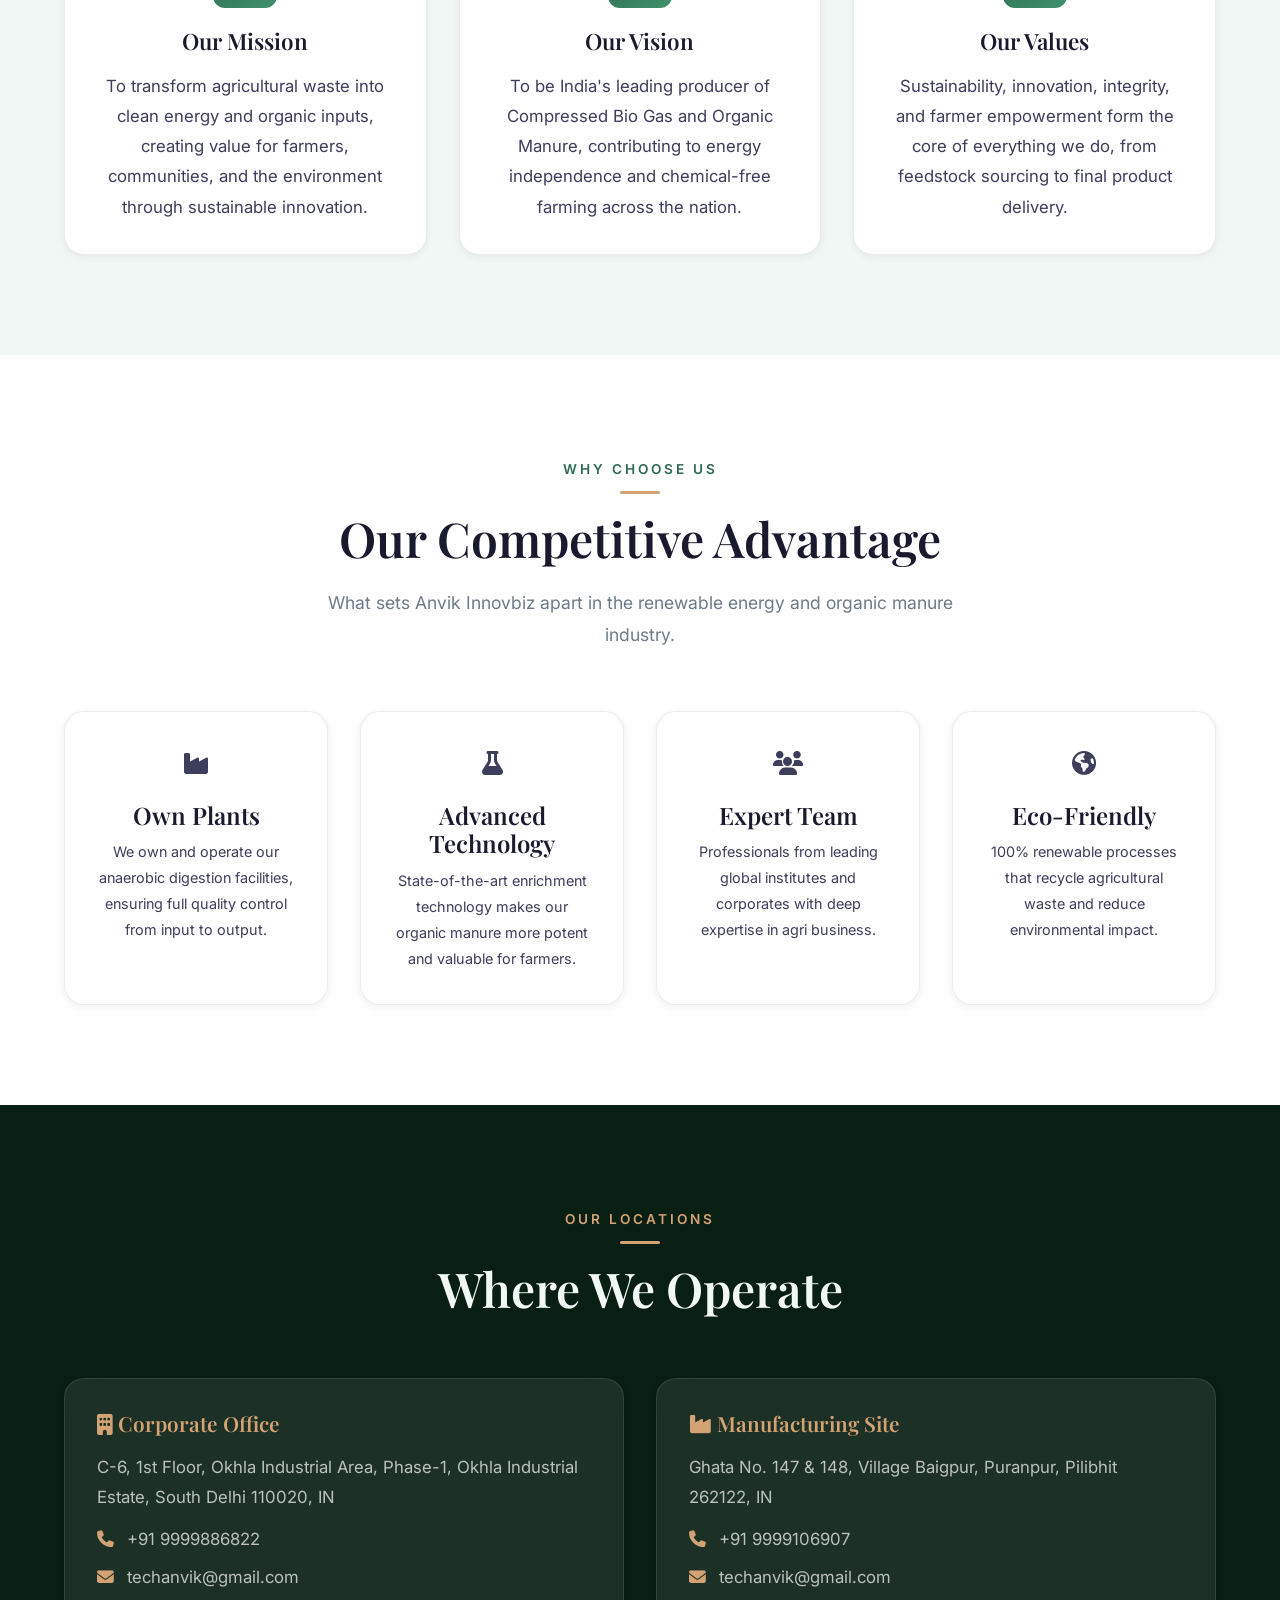
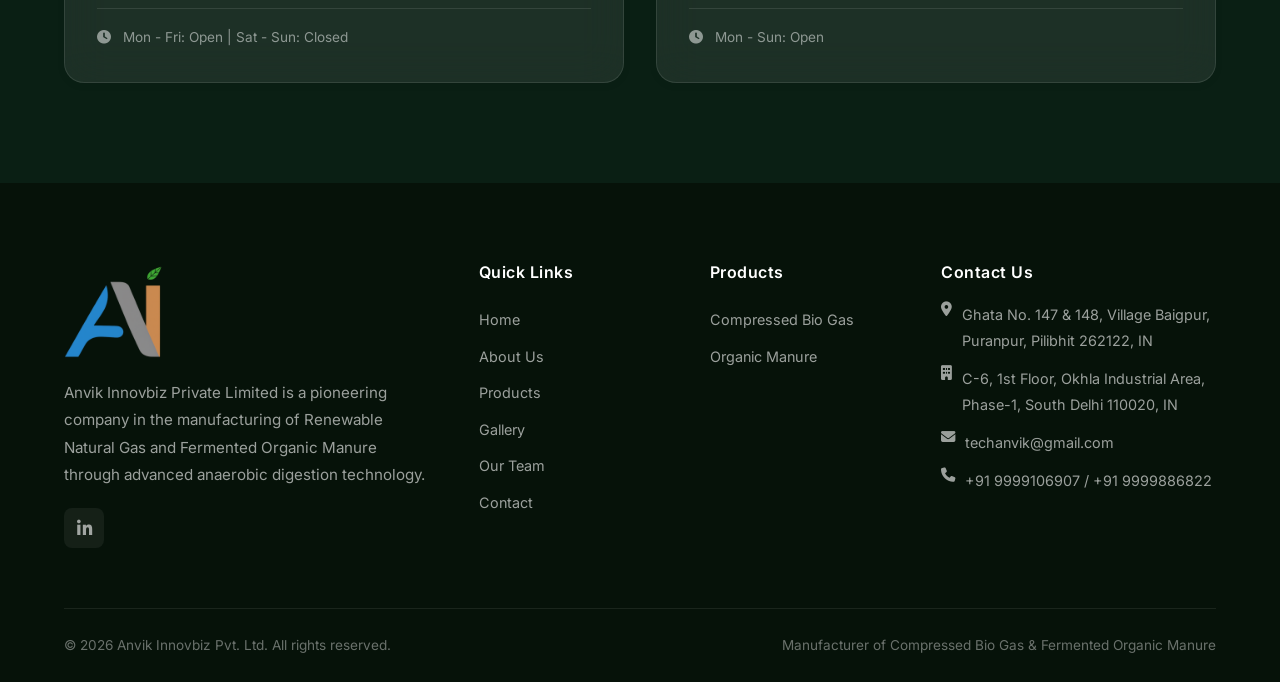
==== commit 0938cbd9: "Updated details" ====
--- a/about.html
+++ b/about.html
@@ -19,7 +19,7 @@
         <div class="nav-container">
             <a href="index.html" class="nav-logo">
                 <img src="assets/images/logo-noText.png" alt="Anvik Innovbiz Logo">
-                <span>Anvik</span>
+                <!-- <span>Anvik</span> -->
             </a>
             <div class="nav-links" id="nav-links">
                 <a href="index.html">Home</a>
--- a/styles.css
+++ b/styles.css
@@ -448,15 +448,19 @@
     transform: translateY(0) translateX(0) rotate(var(--rotation-start, 0deg));
     opacity: 0;
   }
+
   8% {
     opacity: 1;
   }
+
   46% {
     transform: translateY(-50vh) translateX(var(--x-drift, 40px)) rotate(calc(var(--rotation-start, 0deg) + 180deg));
   }
+
   92% {
     opacity: 1;
   }
+
   100% {
     transform: translateY(-110vh) translateX(calc(var(--x-drift, 40px) * 0.5)) rotate(calc(var(--rotation-start, 0deg) + 360deg));
     opacity: 0;
@@ -566,8 +570,8 @@
     linear-gradient(90deg, rgba(255, 255, 255, 0.025) 1px, transparent 1px),
     radial-gradient(circle, rgba(255, 255, 255, 0.09) 1.5px, transparent 1.5px);
   background-size: 40px 40px, 40px 40px, 40px 40px;
-  mask-image: linear-gradient(to bottom, rgba(0,0,0,1) 0%, rgba(0,0,0,0.55) 65%, rgba(0,0,0,0) 100%);
-  -webkit-mask-image: linear-gradient(to bottom, rgba(0,0,0,1) 0%, rgba(0,0,0,0.55) 65%, rgba(0,0,0,0) 100%);
+  mask-image: linear-gradient(to bottom, rgba(0, 0, 0, 1) 0%, rgba(0, 0, 0, 0.55) 65%, rgba(0, 0, 0, 0) 100%);
+  -webkit-mask-image: linear-gradient(to bottom, rgba(0, 0, 0, 1) 0%, rgba(0, 0, 0, 0.55) 65%, rgba(0, 0, 0, 0) 100%);
   pointer-events: none;
   z-index: 0;
 }
@@ -762,6 +766,36 @@
   height: 360px;
 }
 
+/* Core team flex grid */
+.core-team-grid {
+  display: flex;
+  flex-wrap: wrap;
+  gap: 32px;
+  justify-content: center;
+}
+
+.core-team-card {
+  width: calc(33.333% - 22px);
+  height: auto !important;
+}
+
+/* Since hover is disabled, make front face use normal flow (not absolute) */
+.core-team-card .flip-card-inner {
+  height: auto;
+}
+
+.core-team-card .flip-card-front {
+  position: relative;
+  inset: auto;
+  padding: 32px 24px;
+}
+
+/* Hover flip disabled for core team cards */
+.core-team-card:hover .flip-card-inner,
+.core-team-card.flipped .flip-card-inner {
+  transform: none !important;
+}
+
 .flip-card-inner {
   position: relative;
   width: 100%;
@@ -846,9 +880,22 @@
 }
 
 @keyframes hintSpin {
-  0%, 60% { transform: rotate(0deg); opacity: 1; }
-  80%      { transform: rotate(180deg); opacity: 0.5; }
-  100%     { transform: rotate(360deg); opacity: 1; }
+
+  0%,
+  60% {
+    transform: rotate(0deg);
+    opacity: 1;
+  }
+
+  80% {
+    transform: rotate(180deg);
+    opacity: 0.5;
+  }
+
+  100% {
+    transform: rotate(360deg);
+    opacity: 1;
+  }
 }
 
 /* ---- Back face ---- */
@@ -1652,6 +1699,10 @@
     width: 100% !important;
   }
 
+  .core-team-card {
+    width: calc(50% - 16px);
+  }
+
   .about-grid {
     grid-template-columns: 1fr;
     gap: 40px;
@@ -1696,6 +1747,20 @@
     grid-template-columns: 1fr;
   }
 
+  .core-team-card {
+    width: 100%;
+  }
+
+  .core-team-card .flip-card-front {
+    padding: 24px 20px;
+  }
+
+  .core-team-card .flip-card-front img {
+    width: 110px;
+    height: 110px;
+    margin-bottom: 14px;
+  }
+
   h1 {
     font-size: 2rem;
   }
